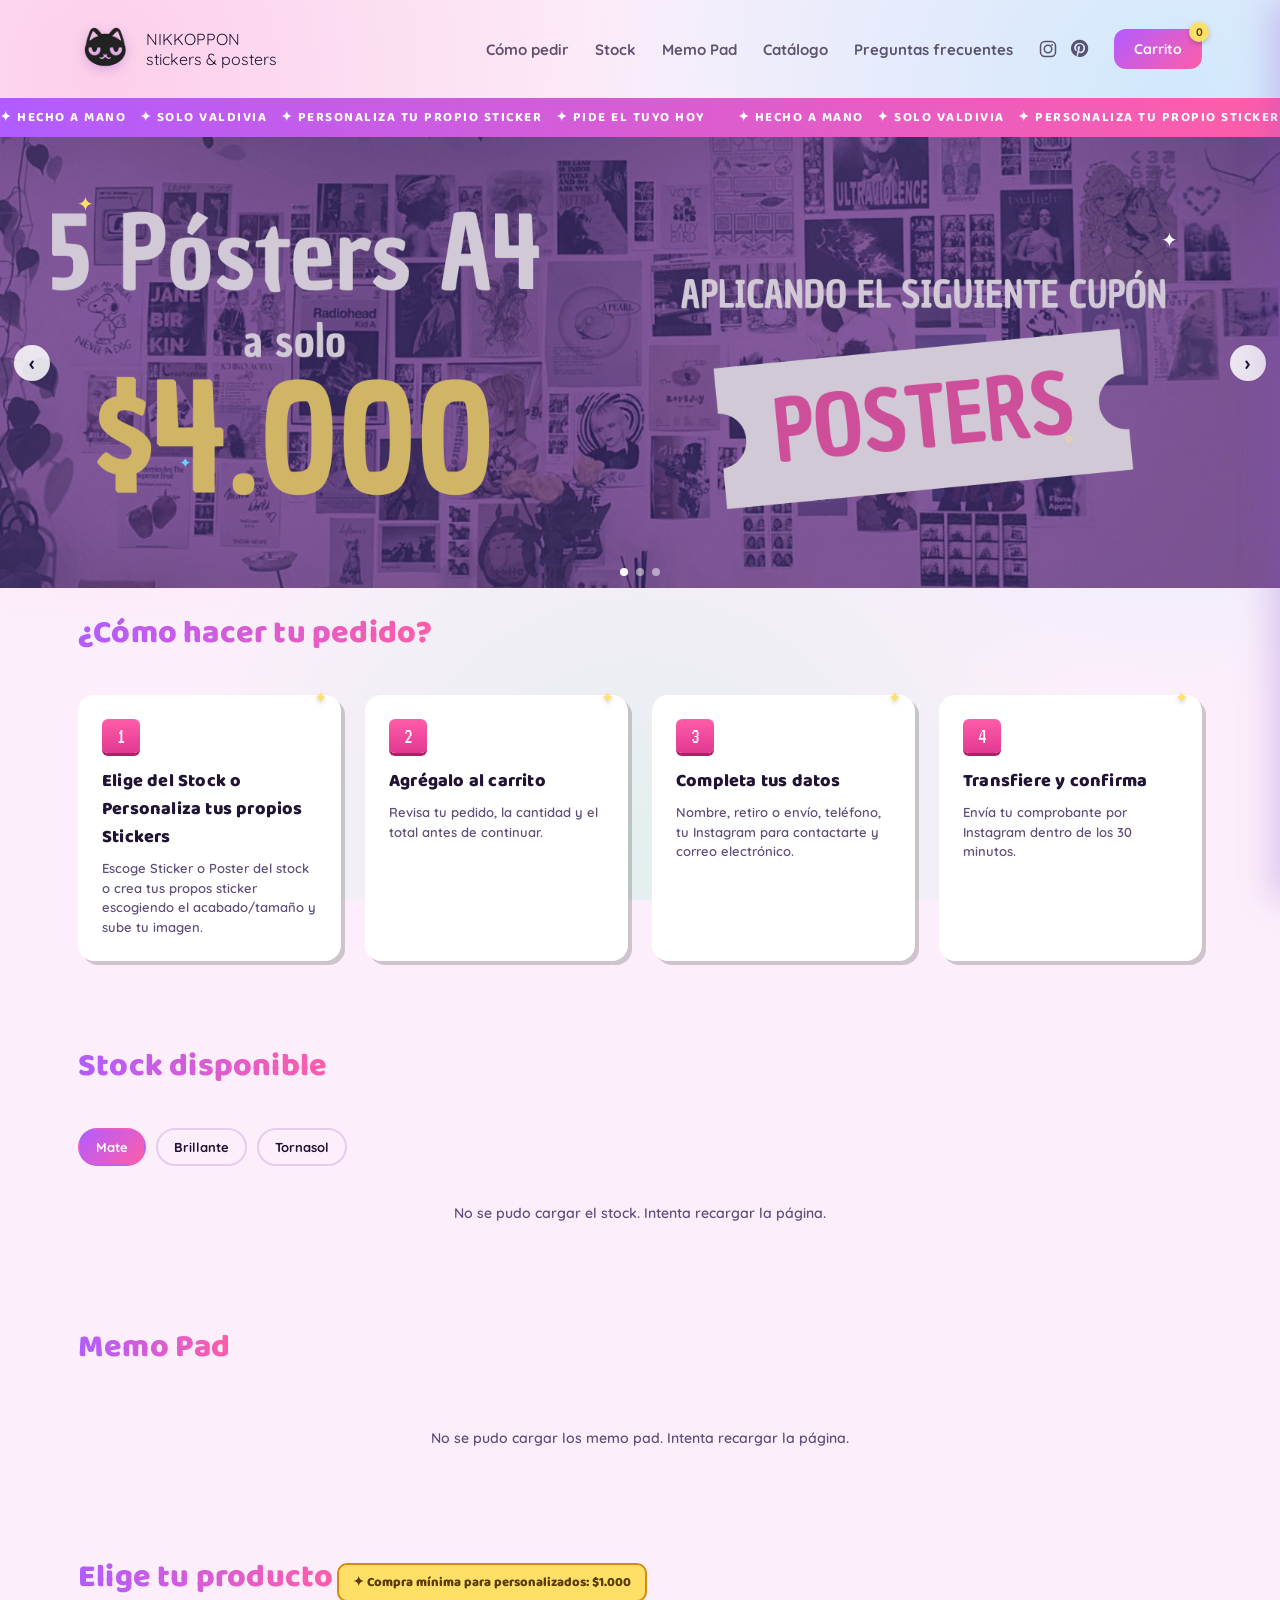
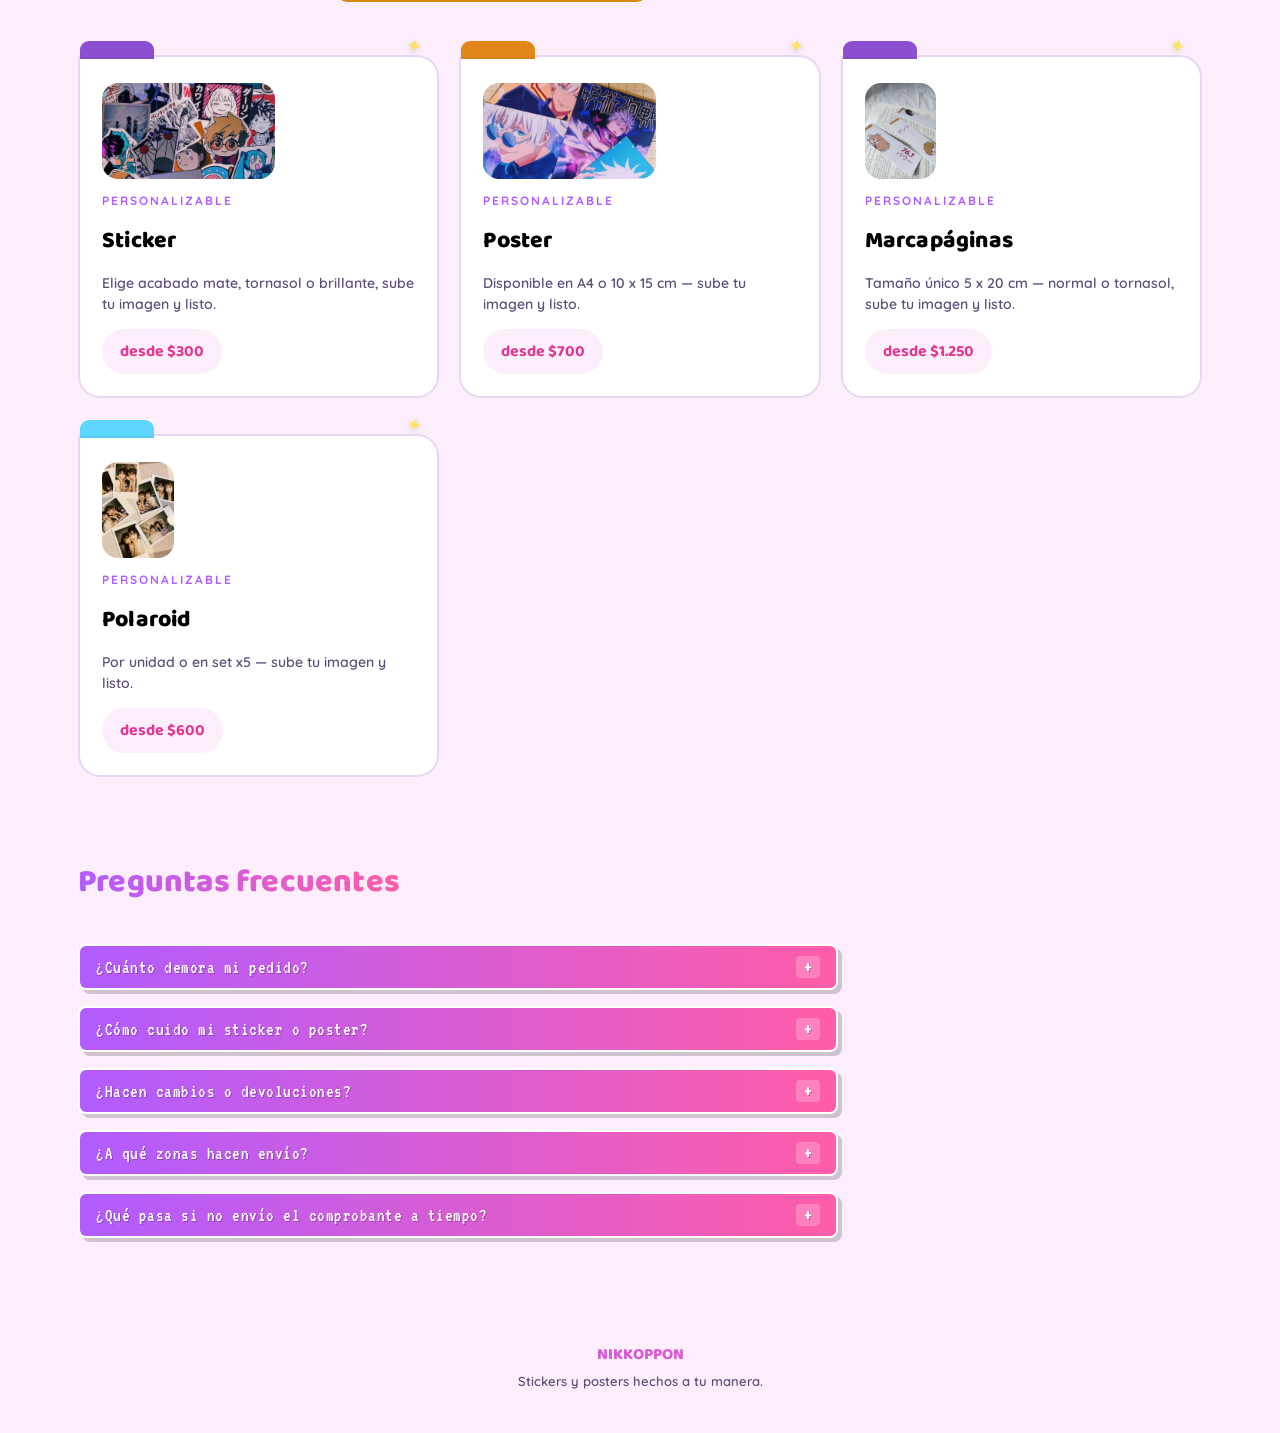
==== index.html @ d84c387c "Add cart button and fix hero slide markup" ====
<!doctype html>
<html lang="es">
<head>
<meta charset="UTF-8">
<meta name="viewport" content="width=device-width, initial-scale=1.0">
<title>NIKKOPPON — Crea tu sticker</title>
<link rel="preconnect" href="https://fonts.googleapis.com">
<link rel="preconnect" href="https://fonts.gstatic.com" crossorigin>
<link href="https://fonts.googleapis.com/css2?family=Baloo+2:wght@500;600;700;800&family=Quicksand:wght@400;500;600;700&family=VT323&display=swap" rel="stylesheet">
<link rel="stylesheet" href="style.css">
<link rel="stylesheet" href="https://cdnjs.cloudflare.com/ajax/libs/font-awesome/6.5.1/css/all.min.css">
<link rel="icon" type="image/png" href="logo-nikkoppon2.png">
</head>
<body>

<!-- ======================================================
     MODO MANTENIMIENTO
     Cambia MAINTENANCE_MODE a true para tapar todo el sitio
     con este mensaje, y a false para volver a mostrar el
     sitio normal. No hay que borrar ni renombrar nada más.

     Para que TÚ puedas seguir viendo el sitio real mientras
     está en mantenimiento, entra usando esta URL (una sola vez,
     el navegador se acuerda después):
     https://nikkoppon.vercel.app/?preview=nikkoppon2026
     (cambia "nikkoppon2026" en PREVIEW_KEY más abajo por lo que
     quieras, mientras sea difícil de adivinar).
====================================================== -->
<div id="maintenanceOverlay" style="display:none;position:fixed;inset:0;z-index:99999;align-items:center;justify-content:center;padding:24px;text-align:center;background:radial-gradient(circle at 8% 8%, rgba(255,93,168,0.22), transparent 40%),radial-gradient(circle at 92% 12%, rgba(95,214,255,0.28), transparent 42%),radial-gradient(circle at 50% 95%, rgba(155,235,201,0.25), transparent 45%),#FCEFFB;">
  <div style="background:#fff;border:3px solid #C7A4E8;border-radius:24px;padding:44px 36px;max-width:420px;width:100%;box-shadow:0 16px 32px rgba(140,79,209,0.18);">
    <img src="logo-nikkoppon.png" alt="Logo NIKKOPPON" style="width:110px;height:auto;margin-bottom:18px;filter:drop-shadow(0 6px 14px rgba(140,79,209,0.3));">
    <h1 style="font-family:'Baloo 2',sans-serif;font-weight:800;font-size:26px;margin:0 0 12px;background:linear-gradient(90deg,#B15CFF,#FF5DA8);-webkit-background-clip:text;background-clip:text;color:transparent;">¡Volvemos muy pronto!</h1>
    <p style="font-family:'Quicksand',sans-serif;font-size:15px;line-height:1.6;color:#5E4E7A;font-weight:600;margin:0 0 8px;">Estamos actualizando la tienda para traerte cosas nuevas.</p>
    <p style="font-family:'Quicksand',sans-serif;font-size:15px;line-height:1.6;color:#5E4E7A;font-weight:600;margin:0 0 8px;">Vuelve a visitarnos en un rato ✦</p>
    <a href="https://instagram.com/nikkoppon" target="_blank" rel="noopener" style="display:inline-flex;align-items:center;gap:8px;margin-top:18px;color:#8C4FD1;font-weight:700;text-decoration:none;font-family:'Quicksand',sans-serif;font-size:14px;">Mientras tanto, síguenos en Instagram →</a>
  </div>
</div>
<script>
  // ⚠️ ESTA ES LA ÚNICA LÍNEA QUE NECESITAS CAMBIAR PARA ACTIVAR/DESACTIVAR:
  // true  = el sitio se tapa con el mensaje de mantenimiento
  // false = el sitio se ve normal
  const MAINTENANCE_MODE = false;

  // ⚠️ Cambia esto por cualquier texto único y difícil de adivinar.
  // Es la "llave" que te deja ver el sitio real durante el mantenimiento.
  const PREVIEW_KEY = 'lukeyleia';

  (function(){
    const params = new URLSearchParams(location.search);
    const givenKey = params.get('preview');

    if (givenKey === PREVIEW_KEY) {
      // Se guarda en este navegador para no tener que repetir el ?preview=... cada vez
      localStorage.setItem('nikkoppon_preview_key', PREVIEW_KEY);
    }

    const hasStoredKey = localStorage.getItem('nikkoppon_preview_key') === PREVIEW_KEY;
    const isPreviewing = givenKey === PREVIEW_KEY || hasStoredKey;

    if (MAINTENANCE_MODE && !isPreviewing) {
      document.getElementById('maintenanceOverlay').style.display = 'flex';
      document.documentElement.style.overflow = 'hidden';
    }
  })();
</script>


<header class="site">
  <div class="brandmark">
    <img class="cat-logo" src="logo-nikkoppon.png" alt="Logo NIKKOPPON">
    <div class="brandtext"><div class="word">NIKKOPPON</div><div class="tag">stickers &amp; posters</div></div>
  </div>
  <div class="header-right">
    <div class="navlinks">
      <span onclick="document.getElementById('como-pedir').scrollIntoView({behavior:'smooth'})">Cómo pedir</span>
      <span onclick="document.getElementById('stock').scrollIntoView({behavior:'smooth'})">Stock</span>
      <span onclick="document.getElementById('postits').scrollIntoView({behavior:'smooth'})">Memo Pad</span>
      <span onclick="document.getElementById('catalogo').scrollIntoView({behavior:'smooth'})">Catálogo</span>
      <span onclick="document.getElementById('faq').scrollIntoView({behavior:'smooth'})">Preguntas frecuentes</span>
    </div>
    <div class="social-icons">
      <a href="https://instagram.com/nikkoppon" target="_blank" rel="noopener" class="ig-navlink" aria-label="Instagram">
        <svg width="18" height="18" viewBox="0 0 24 24" fill="none" xmlns="http://www.w3.org/2000/svg">
          <rect x="2" y="2" width="20" height="20" rx="6" stroke="currentColor" stroke-width="2"/>
          <circle cx="12" cy="12" r="5" stroke="currentColor" stroke-width="2"/>
          <circle cx="17.5" cy="6.5" r="1.2" fill="currentColor"/>
        </svg>
      </a>
      <a href="https://pin.it/5AJG8G7n1" target="_blank" rel="noopener" class="ig-navlink" aria-label="Pinterest">
        <i class="fa-brands fa-pinterest" style="font-size:18px;line-height:1;"></i>
      </a>
    </div>
    <button class="cart-btn" onclick="toggleCart(true)">
      Carrito
      <span class="cart-badge" id="cartBadge">0</span>
    </button>
  </div>
</header>

<div class="marquee">
  <div class="marquee-track">
    <span>✦ HECHO A MANO &nbsp; ✦ SOLO VALDIVIA &nbsp; ✦ PERSONALIZA TU PROPIO STICKER &nbsp; ✦ PIDE EL TUYO HOY &nbsp;</span>
    <span>✦ HECHO A MANO &nbsp; ✦ SOLO VALDIVIA &nbsp; ✦ PERSONALIZA TU PROPIO STICKER &nbsp; ✦ PIDE EL TUYO HOY &nbsp;</span>
  </div>
</div>

<section class="hero-banner" id="heroBanner">
  <div class="hero-banner-stars">
    <span class="spark s1">✦</span><span class="spark s2">✦</span><span class="spark s3">✦</span><span class="spark s4">✧</span>
  </div>

  <!--
    Carrusel del banner: cada imagen es un div ".hero-slide" con su propia
    imagen de fondo. Para agregar más fotos, copia una de estas líneas y
    cambia el nombre del archivo (debe estar subido a tu repo, igual que
    hero-banner.png). El orden de arriba hacia abajo es el orden en que
    van a rotar.
  -->
  <div class="hero-slides" id="heroSlides">
    <div class="hero-slide active" style="background-image:url('hero-banner3.png')"></div>
     <div class="hero-slide" style="background-image:url('hero-banner2.png')"></div>
       <div class="hero-slide" style="background-image:url('hero-banner.png')"></div>
  </div>

  <button type="button" class="hero-nav prev" onclick="heroSlideStep(-1)" aria-label="Foto anterior">‹</button>
  <button type="button" class="hero-nav next" onclick="heroSlideStep(1)" aria-label="Foto siguiente">›</button>
  <div class="hero-dots" id="heroDots"></div>
</section>
    </div>
  </div>
</section>

<section class="block" id="como-pedir">
  <div class="section-head">
    <h2>¿Cómo hacer tu pedido?</h2>
  </div>
  <div class="steps-grid">
    <div class="step-item">
      <div class="step-num">1</div>
      <h3>Elige del Stock o Personaliza tus propios Stickers</h3>
      <p>Escoge Sticker o Poster del stock o crea tus propos sticker escogiendo el acabado/tamaño y sube tu imagen.</p>
    </div>
    <div class="step-item">
      <div class="step-num">2</div>
      <h3>Agrégalo al carrito</h3>
      <p>Revisa tu pedido, la cantidad y el total antes de continuar.</p>
    </div>
    <div class="step-item">
      <div class="step-num">3</div>
      <h3>Completa tus datos</h3>
      <p>Nombre, retiro o envío, teléfono, tu Instagram para contactarte y correo electrónico.</p>
    </div>
    <div class="step-item">
      <div class="step-num">4</div>
      <h3>Transfiere y confirma</h3>
      <p>Envía tu comprobante por Instagram dentro de los 30 minutos.</p>
    </div>
  </div>
</section>

<section class="block" id="stock">
  <div class="section-head">
    <h2>Stock disponible</h2>
  </div>
  <div class="chip-row" id="stockFinishFilter" style="margin-bottom:18px">
    <button class="chip active" data-finish="Mate" onclick="setStockFinishFilter('Mate')">Mate</button>
    <button class="chip" data-finish="Brillante" onclick="setStockFinishFilter('Brillante')">Brillante</button>
    <button class="chip" data-finish="Tornasol" onclick="setStockFinishFilter('Tornasol')">Tornasol</button>
  </div>
  <div class="stock-grid" id="stockGrid">
    <div class="stock-loading">Cargando stock...</div>
  </div>
</section>

<section class="block" id="postits">
  <div class="section-head">
    <h2>Memo Pad</h2>
  </div>
  <div class="stock-grid" id="postitGrid">
    <div class="stock-loading">Cargando memo pad...</div>
  </div>
</section>

<section class="block" id="catalogo">
  <div class="section-head">
    <h2>Elige tu producto</h2>
    <span class="min-order-badge">✦ Compra mínima para personalizados: $1.000</span>
  </div>
  <div class="products-grid">

    <button class="product-card" onclick="openModal('sticker')">
      <div class="folder-tab" style="background:var(--lilac-deep)"></div>
      <div class="swatch-preview"><img src="sticker-cover.png" alt="Sticker"></div>
      <div class="eyebrow-label">Personalizable</div>
      <h3>Sticker</h3>
      <p class="desc">Elige acabado mate, tornasol o brillante, sube tu imagen y listo.</p>
      <div class="price-pill">
        <div class="price">desde $300</div>
      </div>
    </button>

    <button class="product-card" onclick="openModal('poster')">
      <div class="folder-tab" style="background:var(--amber-deep)"></div>
      <div class="swatch-preview"><img src="poster-cover.png" alt="Poster"></div>
      <div class="eyebrow-label">Personalizable</div>
      <h3>Poster</h3>
      <p class="desc">Disponible en A4 o 10 x 15 cm — sube tu imagen y listo.</p>
      <div class="price-pill">
        <div class="price">desde $700</div>
      </div>
    </button>

    <button class="product-card" onclick="openModal('bookmark')">
      <div class="folder-tab" style="background:var(--lilac-deep)"></div>
      <div class="swatch-preview"><img src="bookmarks.jpg" alt="Marcapáginas"></div>
      <div class="eyebrow-label">Personalizable</div>
      <h3>Marcapáginas</h3>
      <p class="desc">Tamaño único 5 x 20 cm — normal o tornasol, sube tu imagen y listo.</p>
      <div class="price-pill">
        <div class="price">desde $1.250</div>
      </div>
    </button>

    <button class="product-card" onclick="openModal('polaroid')">
      <div class="folder-tab" style="background:var(--cyberblue)"></div>
      <div class="swatch-preview"><img src="polaroid.jpg" alt="Polaroid"></div>
      <div class="eyebrow-label">Personalizable</div>
      <h3>Polaroid</h3>
      <p class="desc">Por unidad o en set x5 — sube tu imagen y listo.</p>
      <div class="price-pill">
        <div class="price">desde $600</div>
      </div>
    </button>

  </div>
</section>

<section class="block" id="faq">
  <div class="section-head">
    <h2>Preguntas frecuentes</h2>
  </div>
  <div class="faq-list">
    <details class="faq-item">
      <summary>¿Cuánto demora mi pedido?</summary>
      <p>Una vez confirmado el pago, tu pedido se prepara en 2 a 3 días hábiles. Te avisamos por Instagram cuando esté listo para retiro o envío.</p>
    </details>
    <details class="faq-item">
      <summary>¿Cómo cuido mi sticker o poster?</summary>
      <p>Evita el contacto prolongado con agua y la exposición directa al sol por muchas horas para que los colores no se destiñan con el tiempo.</p>
    </details>
    <details class="faq-item">
      <summary>¿Hacen cambios o devoluciones?</summary>
      <p>Como cada producto es personalizado con tu propia imagen, no se aceptan cambios ni devoluciones salvo error de fabricación de nuestra parte.</p>
    </details>
    <details class="faq-item">
      <summary>¿A qué zonas hacen envío?</summary>
      <p>Por ahora el envío a domicilio es solo dentro de Valdivia por un valor adicional de $1500 dependiendo de la zona.</p>
    </details>
    <details class="faq-item">
      <summary>¿Qué pasa si no envío el comprobante a tiempo?</summary>
      <p>Tienes 30 minutos desde que confirmas el pedido para enviar el comprobante de transferencia por Instagram. Pasado ese tiempo, el pedido queda sin confirmar.</p>
    </details>
  </div>
</section>

<footer class="site">
  <div class="word">NIKKOPPON</div>
  <div style="margin-top:6px">Stickers y posters hechos a tu manera.</div>
</footer>

<!-- ---------- modal de detalle de stock ---------- -->
<div class="modal-backdrop hidden" id="stockModalBackdrop">
  <div class="modal">
    <div class="modal-titlebar">
      <span class="modal-titlebar-title" id="stockModalTitle">STOCK.EXE</span>
      <div class="titlebar-controls">
        <button type="button" class="win-btn win-close" onclick="closeStockModal()">×</button>
      </div>
    </div>

    <div class="modal-body">
      <div class="modal-eyebrow">Diseño ya listo</div>
      <h2 id="stockName">Nombre del sticker</h2>
      <p class="modal-desc" id="stockAvailability">Disponibles: 0</p>

      <div class="modal-grid">
        <div class="controls">
          <div class="field">
            <div class="field-label">Acabado</div>
            <p id="stockFinish" style="margin:0;font-weight:700;">—</p>
          </div>
          <div class="field">
            <div class="field-label">Tamaño</div>
            <p id="stockSize" style="margin:0;font-weight:700;">—</p>
          </div>

          <div class="field" style="margin-bottom:0">
            <div class="field-label">Cantidad</div>
            <div class="qty-row">
              <button class="qty-btn" onclick="changeStockQty(-1)">−</button>
              <div class="qty-val" id="stockQtyVal">1</div>
              <button class="qty-btn" onclick="changeStockQty(1)">+</button>
            </div>
          </div>

          <div class="price-row">
            <div>
              <div style="font-size:12px;color:var(--ink-soft)">Total</div>
              <div class="price-val" id="stockPriceVal">$0</div>
            </div>
            <button class="add-btn" id="stockAddBtn" onclick="addStockToCart()">Agregar al carrito</button>
          </div>
        </div>

        <div class="preview-col">
          <div class="stock-gallery">
            <img id="stockGalleryImg" src="" alt="">
          </div>
          <div class="stock-gallery-dots" id="stockGalleryDots"></div>
        </div>
      </div>
    </div>
  </div>
</div>

<!-- ---------- modal de detalle de post-it ---------- -->
<div class="modal-backdrop hidden" id="postitModalBackdrop">
  <div class="modal">
    <div class="modal-titlebar">
      <span class="modal-titlebar-title">MEMOPAD.EXE</span>
      <div class="titlebar-controls">
        <button type="button" class="win-btn win-close" onclick="closePostitModal()">×</button>
      </div>
    </div>

    <div class="modal-body">
      <div class="modal-eyebrow">Memo Pad</div>
      <h2 id="postitName">Nombre del modelo</h2>
      <p class="modal-desc">Block de 8 cm² con 30 hojas de papel tradicional (hojas encoladas en la parte superior) — <b>no son notas adhesivas tipo Post-it</b>.</p>
      <p class="modal-desc" id="postitAvailability">Disponibles: 0</p>

      <div class="modal-grid">
        <div class="controls">
          <div class="field">
            <div class="field-label">Tamaño</div>
            <p id="postitSize" style="margin:0;font-weight:700;">8 cm² · 30 hojas</p>
          </div>

          <div class="field" style="margin-bottom:0">
            <div class="field-label">Cantidad</div>
            <div class="qty-row">
              <button class="qty-btn" onclick="changePostitQty(-1)">−</button>
              <div class="qty-val" id="postitQtyVal">1</div>
              <button class="qty-btn" onclick="changePostitQty(1)">+</button>
            </div>
          </div>

          <div class="price-row">
            <div>
              <div style="font-size:12px;color:var(--ink-soft)">Total</div>
              <div class="price-val" id="postitPriceVal">$0</div>
            </div>
            <button class="add-btn" id="postitAddBtn" onclick="addPostitToCart()">Agregar al carrito</button>
          </div>
        </div>

        <div class="preview-col">
          <div class="stock-gallery">
            <img id="postitGalleryImg" src="" alt="">
          </div>
          <div class="stock-gallery-dots" id="postitGalleryDots"></div>
        </div>
      </div>
    </div>
  </div>
</div>

<!-- ---------- modal de términos y condiciones ---------- -->
<div class="modal-backdrop hidden" id="termsModalBackdrop">
  <div class="modal">
    <div class="modal-titlebar">
      <span class="modal-titlebar-title">TERMINOS.EXE</span>
      <div class="titlebar-controls">
        <button type="button" class="win-btn win-close" onclick="closeTermsModal()">×</button>
      </div>
    </div>

    <div class="modal-body">
      <div class="modal-eyebrow">Antes de confirmar tu pedido</div>
      <h2>Términos y Condiciones</h2>

      <div class="terms-section">
        <h3>Tiempos de producción</h3>
        <ul>
          <li>Dependiendo del pedido, puede haber una demora de entre 2 y 4 días para realizarlo.</li>
        </ul>
      </div>

      <div class="terms-section">
        <h3>Cambios y devoluciones</h3>
        <ul>
          <li>Como cada producto se personaliza con tu propia imagen, no se aceptan cambios ni devoluciones, salvo error de fabricación de nuestra parte.</li>
        </ul>
      </div>

      <div class="terms-section">
        <h3>Contenido no permitido</h3>
        <ul>
          <li>No fabricamos stickers ni posters con contenido sexual explícito, violento o discriminatorio.</li>
          <li>Si tu pedido incluye este tipo de contenido, no se fabricará y el pedido quedará cancelado (●´⌓`●) </li>
        </ul>
      </div>

      <div class="terms-section">
        <h3>Cuidado del producto</h3>
        <ul>
          <li>Evita el contacto prolongado con agua y la exposición directa al sol por muchas horas, para que los colores no se destiñan con el tiempo.</li>
          <li>Una vez entregado el producto, su cuidado es responsabilidad del cliente (o˘◡˘o)</li>
        </ul>
      </div>

      <button class="add-btn" style="width:100%;margin-top:10px" onclick="closeTermsModal()">Entendido</button>
    </div>
  </div>
</div>

<!-- ---------- modal de personalización ---------- -->
<div class="modal-backdrop hidden" id="modalBackdrop">
  <div class="modal">
    <div class="modal-titlebar">
      <span class="modal-titlebar-title" id="modalWindowTitle">STICKER.EXE</span>
      <div class="titlebar-controls">
        <button type="button" class="win-btn win-close" onclick="closeModal()">×</button>
      </div>
    </div>

    <div class="modal-body">
      <div class="modal-eyebrow" id="modalEyebrow">Brillo holográfico</div>
      <h2 id="modalTitle">Tornasol</h2>
      <p class="modal-desc" id="modalDesc">Cambia de color según la luz.</p>

      <div class="modal-grid">
        <div class="controls">

          <div class="field" id="materialField">
            <div class="field-label">Acabado</div>
            <div class="chip-row" id="materialRow"></div>
          </div>

          <div class="field" id="sizeField">
            <div class="field-label">Tamaño</div>
            <div class="chip-row" id="sizeRow"></div>
          </div>

          <div class="field" id="orientationField" style="display:none">
            <div class="field-label">Orientación</div>
            <div class="chip-row">
              <button class="chip active" data-orient="vertical" onclick="setOrientation('vertical')">Vertical</button>
              <button class="chip" data-orient="horizontal" onclick="setOrientation('horizontal')">Horizontal</button>
            </div>
          </div>

          <div class="field">
            <input type="file" id="fileInput" accept="image/*" hidden>
            <div class="res-warning" id="resWarning" style="display:none">⚠ Esta imagen es de baja resolución para el tamaño elegido — podría verse borrosa al imprimir. Si tienes una versión más grande, te recomendamos usarla.</div>
            <p class="upload-note">Aceptamos imágenes en PNG, JPG o WEBP 💛 Procura que sea de buena calidad. Mientras mejor se vea tu imagen, mejor va a quedar tu sticker o poster (•◡•)</p>
          </div>

          <div class="field" id="cropControlsField" style="display:none">
            <div class="field-label">Ajustar recorte</div>
            <div class="crop-controls">
              <button type="button" class="crop-btn" onclick="rotateCropImage()">⟳ Rotar</button>
              <button type="button" class="zoom-btn" onclick="stepZoom(-10)">−</button>
              <input type="range" id="cropZoom" min="100" max="300" value="100" oninput="onZoomChange(this.value)">
              <button type="button" class="zoom-btn" onclick="stepZoom(10)">+</button>
            </div>
            <div class="hint">Arrastra la imagen dentro del marco para acomodarla.</div>
          </div>

          <div class="field">
            <div class="field-label">Observaciones <span style="font-weight:400;color:var(--ink-soft)">(opcional)</span></div>
            <textarea class="notes" id="notesInput" placeholder="Ej: recortar dejando un borde blanco, centrar el logo, etc."></textarea>
          </div>

          <div class="field" style="margin-bottom:0">
            <div class="field-label">Cantidad</div>
            <div class="qty-row">
              <button class="qty-btn" onclick="changeQty(-1)">−</button>
              <div class="qty-val" id="qtyVal">1</div>
              <button class="qty-btn" onclick="changeQty(1)">+</button>
            </div>
          </div>

          <div class="price-row">
            <div>
              <div style="font-size:12px;color:var(--ink-soft)">Total</div>
              <div class="price-val" id="priceVal">$2.500</div>
            </div>
            <button class="add-btn" onclick="addToCart()">Agregar al carrito</button>
          </div>
        </div>

        <div class="preview-col">
          <div class="stage" id="stage"></div>
          <button type="button" class="change-image-btn" id="changeImageBtn" style="display:none" onclick="document.getElementById('fileInput').click()">✎ Cambiar imagen</button>
          <div class="polaroid-slots" id="polaroidSlots" style="display:none"></div>
          <div class="preview-tag" id="previewTag"></div>

          <div class="polaroid-set-grid" id="polaroidSetGrid" style="display:none">
            <div class="polaroid-set-hint">Sube tus 5 fotos (una distinta para cada polaroid del set)</div>
            <div class="polaroid-set-slots" id="polaroidSetSlots"></div>
          </div>
        </div>
      </div>
    </div>
  </div>
</div>

<!-- ---------- carrito (boleta) ---------- -->
<div class="cart-backdrop" id="cartBackdrop" onclick="toggleCart(false)"></div>
<div class="cart-drawer" id="cartDrawer">
  <div class="cart-head">
    <button class="win-btn win-close cart-close" onclick="toggleCart(false)">×</button>
    <div class="receipt-brand">✦ NIKKOPPON ✦</div>
    <div class="receipt-sub">BOLETA DE PEDIDO</div>
    <div class="receipt-meta">
      <span id="receiptNumber">N° 0001</span>
      <span id="receiptDate">--/--/----</span>
    </div>
  </div>
  <div class="tear-line"></div>

  <!-- Vista 1: carrito -->
  <div id="cartView" class="cart-view">
    <div class="cart-items" id="cartItems">
      <div class="cart-empty">Todavía no agregaste ningún producto.</div>
    </div>
    <div class="tear-line"></div>
    <div class="cart-foot">
      <div class="promo-applied" id="promoApplied" style="display:none"></div>
      <div class="discount-row" id="discountForm">
        <input type="text" id="discountInput" class="discount-input" placeholder="Código de cupón" oninput="this.value = this.value.toUpperCase()">
        <button type="button" class="discount-btn" onclick="applyDiscountCode()">Aplicar</button>
      </div>
      <p class="discount-error" id="discountError" style="display:none"></p>
      <div class="discount-applied" id="discountApplied" style="display:none">
        <span>✦ Cupón <b id="discountAppliedCode"></b> aplicado (<span id="discountAppliedDetail"></span>)</span>
        <button type="button" class="discount-remove" onclick="removeDiscountCode()">Quitar</button>
      </div>
      <label class="terms-check">
        <input type="checkbox" id="termsCheck">
        <span>Estoy de acuerdo con los <a href="#" class="terms-link" onclick="openTermsModal(); return false;">Términos y Condiciones</a>.</span>
      </label>
      <div class="cart-total-row" id="promoTotalRow" style="display:none">
        <span class="label">Promoción</span>
        <span class="val small" id="promoAmountVal">-$0</span>
      </div>
      <div class="cart-total-row" id="discountTotalRow" style="display:none">
        <span class="label">Cupón</span>
        <span class="val small" id="discountAmountVal">-$0</span>
      </div>
      <div class="cart-total-row">
        <span class="label">TOTAL</span>
        <span class="val" id="cartTotal">$0</span>
      </div>
      <button class="add-btn" style="width:100%" onclick="goToCheckout()">Continuar con el pago</button>
      <p class="min-order-note" id="minOrderNote">Compra mínima para personalizados: $1.000</p>
    </div>
  </div>

  <!-- Vista 2: datos del cliente + pago -->
  <div id="checkoutView" class="cart-view" style="display:none">
    <div class="cart-items">
      <div class="field">
        <div class="field-label"><span class="num">1</span>Nombre y apellido</div>
        <input type="text" id="custName" class="text-input" placeholder="¿A nombre de quién va el pedido?">
      </div>

      <div class="field">
        <div class="field-label"><span class="num">2</span>Retiro o envío</div>
        <div class="chip-row">
          <button class="chip active" data-delivery="retiro" onclick="setDelivery('retiro')">Retiro en Valdivia</button>
          <button class="chip" data-delivery="envio" onclick="setDelivery('envio')">Envío a domicilio</button>
        </div>
        <div class="hint" id="deliveryHint"></div>
      </div>

      <div class="field" id="addressField" style="display:none">
        <div class="field-label"><span class="num">·</span>Dirección en Valdivia</div>El punto de entrega es el Unimarc de Francia (Av. Francia 2651, 5090444 Valdivia, Los Ríos).
        <input type="text" id="custAddress" class="text-input" placeholder="Calle, número, sector">
        <div class="hint">Por ahora solo hacemos envíos dentro de Valdivia.</div>
      </div>

      <div class="field">
        <div class="field-label"><span class="num">3</span>Teléfono de contacto</div>
        <div class="prefixed-input">
          <span class="input-prefix">+56</span>
          <input type="tel" id="custPhone" class="text-input" placeholder="9 1234 5678">
        </div>
      </div>

      <div class="field">
        <div class="field-label"><span class="num">4</span>Tu Instagram</div>
        <div class="prefixed-input">
          <span class="input-prefix">@</span>
          <input type="text" id="custInstagram" class="text-input" placeholder="tu_usuario">
        </div>
        <div class="hint">Para contactarte y confirmar el pago.</div>
      </div>

      <div class="field" style="margin-bottom:0">
        <div class="field-label"><span class="num">5</span>Tu email</div>
        <input type="email" id="custEmail" class="text-input" placeholder="Para confirmar tu pedido" required>
      </div>
      <p class="privacy-note">Tus datos se usan solo para preparar y coordinar este pedido — no se comparten con terceros.</p>
    </div>
    <div class="tear-line"></div>
    <div class="cart-foot">
      <div class="cart-total-row" id="deliveryFeeRow" style="display:none">
        <span class="label">Envío a domicilio</span>
        <span class="val small" id="deliveryFeeVal">$0</span>
      </div>
      <div class="cart-total-row">
        <span class="label">TOTAL A TRANSFERIR</span>
        <span class="val" id="checkoutTotal">$0</span>
      </div>
      <button class="add-btn" style="width:100%;margin-bottom:10px" id="confirmOrderBtn" onclick="confirmOrder()">Confirmar pedido</button>
      <button class="transfer-toggle" onclick="backToCart()">Volver al carrito</button>
    </div>
  </div>

  <!-- Vista 3: confirmación -->
  <div id="confirmationView" class="cart-view" style="display:none">
    <div class="cart-items">
      <div class="confirmation-box">
        <div class="confirmation-emoji">✦</div>
        <h3>¡Pedido enviado!</h3>
        <p>Ya registramos tu pedido <b id="confirmOrderNumber">N° 0000</b>. Ahora transfiere el total y envía tu comprobante por Instagram para confirmarlo.</p>
        <div class="countdown-box">
          <div class="countdown-label">Tienes 30 minutos para enviar tu comprobante</div>
          <div class="countdown-timer" id="countdownTimer">30:00</div>
          <div class="countdown-note">Pasado ese tiempo, el pedido se cancela automáticamente.</div>
        </div>
        <div class="transfer-box open" style="text-align:left">
          <div class="note">Datos para la transferencia. Recuerda realizar el pago para Confirmar tu pedido. Envia el comprobante con tu numero de Pedido! ╰(´︶`)╯♡.</div>
          <div class="row"><span>Titular</span><span>Nicole Navarro Amaro</span></div>
          <div class="row"><span>RUT</span><span>20119863-1</span></div>
          <div class="row"><span>Banco</span><span>Banco Estado</span></div>
          <div class="row"><span>Tipo de cuenta</span><span>CuentaRUT</span></div>
          <div class="row"><span>N° de cuenta</span><span>20119863</span></div>
          <div class="row"><span>Email</span><span>consuelon00@gmail.com</span></div>
        </div>
        <button class="add-btn" style="width:100%;margin-bottom:10px" onclick="openInstagramForProof()">Enviar comprobante por Instagram</button>
        <button class="transfer-toggle" style="width:100%;margin-bottom:10px" onclick="startNewPurchase()">✦ Hacer una nueva compra</button>
        <button class="transfer-toggle" onclick="closeConfirmation()">Cerrar</button>
      </div>
    </div>
  </div>
</div>

<div id="sparkleLayer"></div>

<button class="floating-cart-btn" id="floatingCartBtn" onclick="toggleCart(true)" style="display:none">
   <i class="fa-solid fa-cart-shopping"></i>
  <span class="floating-cart-count" id="floatingCartCount">0</span>
</button>

<script src="script.js"></script>
</body>
</html>
---- style.css ----
:root{
  --cream:#FCEFFB;
  --paper:#FFFFFF;
  --ink:#211334;
  --ink-soft:#5E4E7A;
  --lilac:#C7A4E8;
  --lilac-deep:#8C4FD1;
  --blush:#FFB3D1;
  --mint:#9BEBC9;
  --mint-deep:#39A97F;
  --butter:#FFE066;
  --amber-deep:#E2861A;
  --hotpink:#FF5DA8;
  --hotpink-deep:#E13892;
  --cyberblue:#5FD6FF;
  --grape:#B15CFF;
  --line: rgba(140,79,209,0.22);
}
*{box-sizing:border-box;}
html,body{margin:0;padding:0;}
body{
  background:
    radial-gradient(circle at 8% 8%, rgba(255,93,168,0.22), transparent 40%),
    radial-gradient(circle at 92% 12%, rgba(95,214,255,0.28), transparent 42%),
    radial-gradient(circle at 50% 95%, rgba(155,235,201,0.25), transparent 45%),
    var(--cream);
  background-attachment:fixed;
  color:var(--ink);
  font-family:'Quicksand',sans-serif;
  -webkit-font-smoothing:antialiased;
}
h1,h2,h3,.display{
  font-family:'Baloo 2', 'Quicksand', sans-serif;
  font-weight:800;
  letter-spacing:0.2px;
}
a{color:inherit;}
button{font-family:inherit;}
.wrap{max-width:1180px;margin:0 auto;padding:0 28px;}

/* ---------- marquee ---------- */
.marquee{overflow:hidden;background:linear-gradient(90deg, var(--grape), var(--hotpink));padding:9px 0;}
.marquee-track{display:flex;width:max-content;animation:marquee 16s linear infinite;}
.marquee-track span{white-space:nowrap;padding-right:24px;font-family:'Baloo 2';font-weight:700;color:#fff;font-size:13px;letter-spacing:1.5px;text-transform:uppercase;}
@keyframes marquee{to{transform:translateX(-50%);}}

/* ---------- header ---------- */
header.site{
  display:flex;align-items:center;justify-content:space-between;
  padding:22px 28px;max-width:1180px;margin:0 auto;
}
.brandmark{display:flex;align-items:center;gap:14px;}
.cat-logo{width:54px;height:54px;object-fit:contain;flex:none;filter:drop-shadow(0 3px 6px rgba(140,79,209,0.35));}
nav.brandtext{line-height:1;}
nav.brandtext .word{
  font-family:'Baloo 2';font-weight:800;font-size:23px;letter-spacing:1px;
  background:linear-gradient(90deg, var(--grape), var(--hotpink));
  -webkit-background-clip:text;background-clip:text;color:transparent;
}
nav.brandtext .tag{font-size:11px;color:var(--ink-soft);letter-spacing:2px;text-transform:uppercase;}
.header-right{display:flex;align-items:center;gap:26px;}
.navlinks{display:flex;gap:26px;font-size:15px;font-weight:700;}
.navlinks span{cursor:pointer;opacity:0.7;}
.navlinks span:hover{opacity:1;}
@media(max-width:720px){.navlinks{display:none;}}

.cart-btn{
  position:relative;display:flex;align-items:center;gap:8px;
  background:linear-gradient(135deg, var(--grape), var(--hotpink));color:#fff;
  border:none;border-radius:12px;
  padding:11px 20px;font-weight:700;font-size:14px;cursor:pointer;
  transition:opacity .12s;
}
.cart-btn:hover{opacity:0.9;}
.cart-badge{
  position:absolute;top:-7px;right:-7px;background:var(--butter);color:#5C3B00;
  font-size:11px;font-weight:800;border-radius:50%;width:20px;height:20px;
  display:flex;align-items:center;justify-content:center;box-shadow:0 2px 5px rgba(0,0,0,0.2);
}

/* ---------- hero banner ---------- */
.hero-banner{
  position:relative;overflow:hidden;width:100%;
  aspect-ratio:851/300;
  margin-bottom:10px;cursor:default;
}
.hero-banner::before{
  content:'';position:absolute;inset:0;z-index:2;pointer-events:none;
  background:rgba(45,15,70,0.22);
}
.hero-slides{position:absolute;inset:0;}
.hero-slide{
  position:absolute;inset:0;background-position:center;background-size:cover;background-repeat:no-repeat;
  opacity:0;transition:opacity .8s ease;
}
.hero-slide.active{opacity:1;}
.hero-nav{
  position:absolute;top:50%;transform:translateY(-50%);z-index:3;
  width:36px;height:36px;border-radius:50%;border:none;
  background:rgba(255,255,255,0.85);color:var(--ink);font-size:20px;font-weight:800;line-height:1;
  cursor:pointer;display:none;align-items:center;justify-content:center;
  transition:background .15s;
}
.hero-nav:hover{background:#fff;}
.hero-nav.prev{left:14px;}
.hero-nav.next{right:14px;}
.hero-banner.has-multiple .hero-nav{display:flex;}
.hero-dots{position:absolute;bottom:12px;left:50%;transform:translateX(-50%);z-index:3;display:none;gap:8px;}
.hero-banner.has-multiple .hero-dots{display:flex;}
.hero-dots .dot{width:8px;height:8px;border-radius:50%;background:rgba(255,255,255,0.5);border:none;cursor:pointer;padding:0;}
.hero-dots .dot.active{background:#fff;}
.hero-banner-stars{position:absolute;inset:0;pointer-events:none;z-index:2;}
.hero-banner .spark{position:absolute;font-size:20px;animation:floaty 3s ease-in-out infinite;}
.hero-banner .spark.s1{top:12%;left:6%;color:#FFE066;}
.hero-banner .spark.s2{top:70%;left:14%;color:#5FD6FF;animation-delay:.4s;font-size:15px;}
.hero-banner .spark.s3{top:20%;right:8%;color:#fff;animation-delay:.8s;}
.hero-banner .spark.s4{top:65%;right:16%;color:#FFE066;animation-delay:1.2s;font-size:14px;}
@keyframes floaty{0%,100%{transform:translateY(0) rotate(0deg);}50%{transform:translateY(-8px) rotate(10deg);}}

.hero-banner-inner{
  position:absolute;inset:0;z-index:2;
  display:flex;align-items:center;
  padding:0 28px;max-width:1180px;margin:0 auto;
}
@media(max-width:820px){.hero-banner-inner{text-align:center;justify-content:center;}}

.hero-copy{max-width:560px;}

.eyebrow{
  display:inline-flex;align-items:center;gap:8px;
  background:rgba(255,255,255,0.18);backdrop-filter:blur(4px);
  color:#fff;font-weight:700;font-size:13px;padding:7px 16px;border-radius:20px;
  margin-bottom:18px;border:1px solid rgba(255,255,255,0.35);
}
h1.hero-title{
  font-size:54px;line-height:1.05;margin:0 0 18px;color:#fff;
  text-shadow:3px 4px 0 rgba(91,42,148,0.35);
}
h1.hero-title em{font-style:normal;color:#FFE066;}
.hero-banner p{font-size:17px;color:rgba(255,255,255,0.92);max-width:440px;margin:0 0 26px;line-height:1.55;font-weight:600;}
@media(max-width:820px){.hero-banner p{margin-left:auto;margin-right:auto;}}

#sparkleLayer{position:fixed;inset:0;pointer-events:none;z-index:9999;}
.cursor-sparkle{position:absolute;pointer-events:none;transform:translate(-50%,-50%);animation:sparkle-pop .7s ease-out forwards;}
@keyframes sparkle-pop{
  0%{opacity:1;transform:translate(-50%,-50%) scale(0.3) rotate(0deg);}
  50%{opacity:1;}
  100%{opacity:0;transform:translate(-50%,-85%) scale(1.3) rotate(90deg);}
}
.btn-primary{
  display:inline-flex;align-items:center;gap:8px;position:relative;
  background:linear-gradient(180deg, var(--hotpink), var(--hotpink-deep));color:#fff;
  font-family:'Baloo 2';font-weight:700;font-size:16px;
  padding:15px 28px;border-radius:40px;border:none;cursor:pointer;text-decoration:none;
  box-shadow:0 5px 0 #B02066, 0 14px 24px rgba(225,56,146,0.35);
  transition:transform .12s, box-shadow .12s;
}
.btn-primary:hover{transform:translateY(-2px);}
.btn-primary:active{transform:translateY(3px);box-shadow:0 1px 0 #B02066;}

/* ---------- section shell ---------- */
section.block{padding:10px 28px 70px;max-width:1180px;margin:0 auto;}
.section-head{margin-bottom:36px;}
.section-head h2{
  font-size:32px;margin:0;
  background:linear-gradient(90deg, var(--grape), var(--hotpink));
  -webkit-background-clip:text;background-clip:text;color:transparent;
  display:inline-block;
}
.min-order-badge{
  display:inline-flex;align-items:center;gap:6px;margin-top:16px;
  background:var(--butter);color:#5C3B00;
  font-family:'Baloo 2';font-weight:800;font-size:13px;
  padding:7px 14px;border-radius:10px;
  border:2px solid #D68A0F;
}

/* ---------- product cards ---------- */
.products-grid{display:grid;grid-template-columns:repeat(3,minmax(0,1fr));gap:20px;}
.products-grid.posters{grid-template-columns:repeat(2,minmax(0,1fr));max-width:760px;}
@media(max-width:820px){.products-grid{grid-template-columns:1fr;}.products-grid.posters{grid-template-columns:1fr;}}

.product-card{
  background:var(--paper);border-radius:4px 22px 22px 22px;padding:26px 22px 22px;
  display:flex;flex-direction:column;gap:14px;border:2px solid var(--line);
  cursor:pointer;transition:transform .18s, box-shadow .18s;text-align:left;
  position:relative;margin-top:16px;
}
.product-card::after{
  content:'✦';position:absolute;top:-24px;right:14px;font-size:20px;color:var(--butter);
  filter:drop-shadow(0 2px 3px rgba(0,0,0,0.15));transform:rotate(12deg);
}
.product-card:hover{transform:translateY(-5px) rotate(-1deg);box-shadow:0 18px 32px rgba(177,92,255,0.25);}
.product-card .folder-tab{
  position:absolute;top:-16px;left:0;width:74px;height:18px;
  border-radius:9px 9px 0 0;box-shadow:0 -2px 0 rgba(0,0,0,0.05) inset;
}
.product-card .swatch-preview{height:96px;border-radius:16px;overflow:hidden;position:relative;background:var(--lilac);}
.product-card .swatch-preview img{width:100%;height:100%;object-fit:cover;display:block;}
.product-card .eyebrow-label{font-size:12px;letter-spacing:2px;text-transform:uppercase;color:var(--grape);font-weight:800;}
.product-card h3{margin:0;font-size:23px;}
.product-card p.desc{color:var(--ink-soft);font-size:14px;line-height:1.5;margin:0;flex:1;font-weight:600;}
.product-card .price-pill{display:flex;align-items:center;background:var(--cream);border-radius:30px;padding:10px 18px;}
.product-card .price-pill .price{font-family:'Baloo 2';font-weight:700;font-size:16px;color:var(--hotpink-deep);white-space:nowrap;overflow:hidden;text-overflow:ellipsis;}
.product-card .price-pill .price small{font-family:'Quicksand';font-weight:700;font-size:11px;color:var(--ink-soft);display:block;white-space:nowrap;overflow:hidden;text-overflow:ellipsis;}

@property --ang{syntax:'<angle>';inherits:false;initial-value:0deg;}
.swatch-tornasol{background:conic-gradient(from var(--ang), #ff9ec4, #ffe28a, #9be8b4, #9ecbff, #d29eff, #ff9ec4);animation:spin 5s linear infinite;}
@keyframes spin{to{--ang:360deg;}}
.swatch-mate{background:radial-gradient(circle at 20% 30%, rgba(0,0,0,0.06) 0 2px, transparent 3px),radial-gradient(circle at 60% 70%, rgba(0,0,0,0.05) 0 2px, transparent 3px),radial-gradient(circle at 80% 20%, rgba(0,0,0,0.05) 0 2px, transparent 3px),radial-gradient(circle at 40% 85%, rgba(0,0,0,0.06) 0 2px, transparent 3px),var(--mint);background-size:18px 18px, 22px 22px, 16px 16px, 24px 24px, 100% 100%;}
.swatch-brillante{background:linear-gradient(120deg, var(--amber-deep), var(--butter));position:relative;}
.swatch-brillante::after{content:'';position:absolute;top:0;left:-60%;width:40%;height:100%;background:linear-gradient(100deg, transparent, rgba(255,255,255,0.8), transparent);animation:shine 2.6s ease-in-out infinite;}
@keyframes shine{0%{left:-60%;}100%{left:140%;}}
.swatch-posterA{background:linear-gradient(135deg, var(--lilac), var(--blush));}
.swatch-posterB{background:linear-gradient(135deg, var(--amber-deep), var(--butter));}

/* ---------- modal (ventana retro) ---------- */
.modal-backdrop{position:fixed;inset:0;background:rgba(33,19,52,0.6);display:flex;align-items:center;justify-content:center;padding:20px;z-index:70;}
.modal-backdrop.hidden{display:none;}
.modal{
  background:var(--paper);border-radius:8px;max-width:820px;width:100%;max-height:92vh;
  position:relative;border:2px solid #fff;
  box-shadow:4px 4px 0 rgba(0,0,0,0.28), 0 0 0 1px rgba(33,19,52,0.35);
  display:flex;flex-direction:column;overflow:hidden;
}
.modal-titlebar{
  flex:none;display:flex;align-items:center;justify-content:space-between;
  padding:7px 8px 7px 14px;
  background:linear-gradient(90deg, var(--grape), var(--hotpink));
  border-bottom:2px solid rgba(0,0,0,0.2);
}
.modal-titlebar-title{
  color:#fff;font-family:'VT323';font-size:20px;letter-spacing:1.5px;
  text-shadow:1px 1px 0 rgba(0,0,0,0.3);
}
.titlebar-controls{display:flex;gap:4px;}
.win-btn{
  width:34px;height:30px;border-radius:5px;border:none;
  background:linear-gradient(180deg,#ffffff,#dcdce4);
  box-shadow:inset -1px -1px 0 rgba(0,0,0,0.35), inset 1px 1px 0 #fff;
  color:#3a2a5c;font-size:18px;font-weight:800;line-height:1;
  display:flex;align-items:center;justify-content:center;cursor:pointer;flex:none;
  font-family:'Quicksand';
}
.win-btn:active{box-shadow:inset 1px 1px 0 rgba(0,0,0,0.35), inset -1px -1px 0 #fff;}
.win-btn.win-close:hover{background:linear-gradient(180deg,#ff93b8,#E13892);color:#fff;}
.modal-close{
  width:30px;height:30px;border-radius:50%;border:none;
  background:linear-gradient(135deg, var(--grape), var(--hotpink));color:#fff;
  font-size:17px;line-height:1;cursor:pointer;
  display:flex;align-items:center;justify-content:center;flex:none;
  box-shadow:0 3px 0 var(--hotpink-deep);
}
.modal-body{flex:1;overflow-y:auto;padding:28px 32px;}
.modal-eyebrow{font-size:12px;letter-spacing:2px;text-transform:uppercase;color:var(--grape);font-weight:800;}
.modal h2{font-size:28px;margin:4px 0 8px;}
.modal p.modal-desc{color:var(--ink-soft);font-size:14px;margin:0 0 20px;max-width:560px;font-weight:600;}
.modal p.modal-desc b{color:var(--grape);}
.modal-grid{display:grid;grid-template-columns:1fr 1fr;gap:36px;align-items:start;}
@media(max-width:720px){.modal-grid{grid-template-columns:1fr;}}

.field{margin-bottom:22px;}
.field-label{font-weight:700;font-size:14px;margin-bottom:10px;display:flex;align-items:center;gap:8px;}
.field-label .num{display:inline-flex;align-items:center;justify-content:center;width:21px;height:21px;border-radius:50%;background:linear-gradient(135deg, var(--grape), var(--hotpink));color:#fff;font-size:11px;font-weight:800;}

.chip-row{display:flex;gap:10px;flex-wrap:wrap;}
.chip{
  padding:9px 16px;border-radius:20px;border:2px solid var(--line);font-weight:700;font-size:13px;
  cursor:pointer;background:transparent;color:var(--ink);transition:transform .1s;position:relative;overflow:hidden;
  font-family:inherit;line-height:normal;box-sizing:border-box;white-space:nowrap;
  display:inline-flex;align-items:center;justify-content:center;
}
.chip.active{background:linear-gradient(135deg, var(--grape), var(--hotpink));color:#fff;border-color:transparent;}
.chip:hover{transform:translateY(-1px);}

.chip[data-material="tornasol"].active{
  background:linear-gradient(90deg, #ff9ec4, #ffe28a, #9be8b4, #9ecbff, #d29eff, #ff9ec4);
  background-size:250% 100%;
  animation:holo-slide 4s linear infinite;
  color:#3a2a5c;text-shadow:0 1px 2px rgba(255,255,255,0.6);
}
@keyframes holo-slide{
  0%{background-position:0% 50%;}
  100%{background-position:250% 50%;}
}
.chip[data-material="brillante"].active{
  background:linear-gradient(90deg, var(--amber-deep), var(--butter));
  color:#5C3B00;
  border-radius:20px;
}
.chip[data-material="brillante"].active::after{
  content:'';position:absolute;inset:0;border-radius:20px;
  background:linear-gradient(100deg, transparent 30%, rgba(255,255,255,0.8) 50%, transparent 70%);
  background-size:250% 100%;
  animation:shine-slide 2.6s ease-in-out infinite;
}
@keyframes shine-slide{
  0%{background-position:150% 0;}
  100%{background-position:-50% 0;}
}

textarea.notes{
  width:100%;border-radius:16px;border:2px solid var(--line);padding:12px 14px;
  font-family:'Quicksand';font-size:14px;resize:vertical;min-height:64px;background:var(--cream);
}
textarea.notes:focus{outline:none;border-color:var(--grape);}

.qty-row{display:flex;align-items:center;gap:14px;}
.qty-btn{width:36px;height:36px;border-radius:50%;border:2px solid var(--line);background:var(--paper);font-size:18px;font-weight:700;cursor:pointer;color:var(--grape);}
.qty-btn:hover{background:var(--cream);}
.qty-val{font-weight:700;font-size:16px;min-width:20px;text-align:center;}

.price-row{display:flex;align-items:center;justify-content:space-between;margin-top:10px;padding-top:20px;border-top:2px dashed var(--line);}
.price-val{font-family:'VT323', 'Baloo 2';font-size:30px;color:var(--hotpink-deep);letter-spacing:1px;}
.add-btn{font-family:'Baloo 2';font-weight:700;font-size:15px;background:linear-gradient(180deg, var(--grape), #7A2FC4);color:#fff;border:none;border-radius:30px;padding:14px 26px;cursor:pointer;box-shadow:0 5px 0 #5E1FA0, 0 12px 20px rgba(140,79,209,0.35);transition:transform .12s,box-shadow .12s;}
.add-btn:disabled{background:var(--blush);color:#7A3050;box-shadow:none;cursor:not-allowed;transform:none;}
.add-btn:hover{transform:translateY(-2px);}
.add-btn:active{transform:translateY(3px);box-shadow:0 1px 0 #5E1FA0;}

.preview-col{display:flex;flex-direction:column;align-items:center;justify-content:flex-start;background:var(--cream);border-radius:24px;padding:22px;}
.stage{position:relative;width:100%;max-width:240px;display:flex;align-items:center;justify-content:center;}
.sticker-stage{
  position:relative;display:inline-flex;align-items:center;justify-content:center;
  width:200px;height:200px;background:var(--paper);
  border:3px dashed var(--grape);border-radius:20px;
  cursor:pointer;transition:background .15s, border-color .15s;
}
.sticker-stage:hover{background:var(--cream);}
.sticker-stage.dragging{background:var(--blush);border-color:var(--hotpink-deep);}
.sticker-stage.has-image{width:auto;height:auto;background:transparent;border:none;cursor:default;}
.sticker-stage img.artwork{display:none;width:auto;height:auto;max-width:220px;max-height:220px;border-radius:16px;box-shadow:0 10px 20px rgba(140,79,209,0.25);object-fit:contain;}
.sticker-stage.has-image img.artwork{display:block;}
.sticker-stage .overlay{border-radius:16px;display:none;}
.sticker-stage.has-image .overlay{display:block;}
.poster-die{position:relative;background:#fff;box-shadow:0 14px 24px rgba(140,79,209,0.28);padding:10px;border-radius:6px;margin:0 auto;height:240px;width:auto;}
.poster-inner{position:relative;width:100%;height:100%;overflow:hidden;background:var(--lilac);}

/* ---------- recortador interactivo de poster ---------- */
.crop-frame{
  position:relative;overflow:hidden;background:var(--lilac);
  box-shadow:0 0 0 8px #fff, 0 14px 24px rgba(140,79,209,0.28);
  cursor:grab;touch-action:none;margin:0 auto;
  transition:background .15s;
}
.crop-frame.is-empty{
  cursor:pointer;background:var(--paper);
  box-shadow:none;border:3px dashed var(--grape);
}
.crop-frame.is-empty:hover{background:var(--cream);}
.crop-frame.dragging{background:var(--blush);border-color:var(--hotpink-deep);}
.crop-frame:not(.is-empty).dragging{cursor:grabbing;}
.crop-frame img.crop-image{
  position:absolute;top:50%;left:50%;
  max-width:none;max-height:none;
  user-select:none;-webkit-user-drag:none;pointer-events:none;
}
.crop-frame .placeholder{position:absolute;inset:0;display:flex;flex-direction:column;align-items:center;justify-content:center;color:rgba(33,19,52,0.5);gap:6px;text-align:center;padding:0 10px;}

.polaroid-outer{
  background:#fff;box-sizing:border-box;
  box-shadow:0 14px 24px rgba(140,79,209,0.28);
  border-radius:4px;margin:0 auto;
}
.polaroid-outer .crop-frame{box-shadow:none;margin:0;}
.crop-controls{display:flex;align-items:center;gap:10px;flex-wrap:wrap;}
.crop-btn{
  border:2px solid var(--line);background:var(--paper);border-radius:14px;
  padding:9px 14px;font-weight:700;font-size:13px;cursor:pointer;flex:none;color:var(--ink);
}
.crop-btn:hover{background:var(--cream);}
.zoom-btn{
  border:2px solid var(--line);background:var(--paper);border-radius:50%;
  width:36px;height:36px;font-weight:800;font-size:18px;line-height:1;cursor:pointer;flex:none;color:var(--grape);
  display:flex;align-items:center;justify-content:center;
}
.zoom-btn:hover{background:var(--cream);}
.crop-controls input[type="range"]{flex:1;min-width:80px;accent-color:var(--grape);height:6px;}
@media(max-width:720px){
  .crop-btn{padding:12px 16px;font-size:14px;}
  .zoom-btn{width:44px;height:44px;font-size:20px;}
  .crop-controls input[type="range"]{height:10px;}
}
.poster-inner img.artwork{position:absolute;inset:0;width:100%;height:100%;object-fit:cover;}
.stage .placeholder{position:absolute;inset:0;display:flex;flex-direction:column;align-items:center;justify-content:center;color:rgba(33,19,52,0.5);gap:6px;text-align:center;padding:0 10px;}
.placeholder .txt{font-family:'Baloo 2';font-weight:700;font-size:12px;}
.upload-placeholder .dz-icon{font-size:26px;margin-bottom:2px;color:var(--grape);}
.upload-placeholder .dz-main{font-family:'Baloo 2';font-weight:700;font-size:14px;color:var(--ink);}
.upload-placeholder .dz-sub{font-size:12px;color:var(--ink-soft);}
.upload-placeholder .dz-btn{
  margin-top:12px;font-weight:700;font-size:13px;
  background:linear-gradient(135deg, var(--grape), var(--hotpink));color:#fff;
  border:none;border-radius:20px;padding:9px 20px;cursor:pointer;
  box-shadow:0 3px 0 var(--hotpink-deep);
}
.change-image-btn{
  margin-top:14px;font-family:'Baloo 2';font-weight:700;font-size:13px;
  background:var(--paper);color:var(--grape);border:2px solid var(--grape);
  border-radius:20px;padding:8px 18px;cursor:pointer;
  display:inline-flex;align-items:center;gap:6px;
  transition:background .15s, color .15s;
}
.change-image-btn:hover{background:var(--grape);color:#fff;}

.polaroid-slots{display:flex;gap:8px;margin-top:14px;flex-wrap:wrap;justify-content:center;}
.polaroid-slot{
  width:44px;height:44px;border-radius:10px;border:2px solid var(--line);
  background:var(--paper);cursor:pointer;overflow:hidden;position:relative;
  display:flex;align-items:center;justify-content:center;
  font-family:'Baloo 2';font-weight:700;font-size:13px;color:var(--ink-soft);
  padding:0;
}
.polaroid-slot.active{border-color:var(--grape);border-width:3px;}
.polaroid-slot.filled{border-style:solid;}
.polaroid-slot:not(.filled){border-style:dashed;}
.polaroid-slot img{width:100%;height:100%;object-fit:cover;display:block;}
.polaroid-slot .check{position:absolute;bottom:1px;right:1px;background:var(--mint);color:#1D5C43;border-radius:50%;width:14px;height:14px;font-size:9px;display:flex;align-items:center;justify-content:center;}

.overlay{position:absolute;inset:0;pointer-events:none;}
.overlay.tornasol{background:conic-gradient(from var(--ang), rgba(255,158,196,0.35), rgba(255,226,138,0.35), rgba(155,232,180,0.35), rgba(158,203,255,0.35), rgba(210,158,255,0.35), rgba(255,158,196,0.35));mix-blend-mode:screen;animation:spin 5s linear infinite;}
.overlay.mate{background:rgba(0,0,0,0.05);mix-blend-mode:multiply;}
.overlay.brillante::after{content:'';position:absolute;top:0;left:-70%;width:45%;height:100%;background:linear-gradient(100deg, transparent, rgba(255,255,255,0.55), transparent);animation:shine 2.8s ease-in-out infinite;}
.preview-tag{margin-top:16px;font-size:13px;color:var(--ink-soft);text-align:center;font-weight:700;}

/* ---------- cart drawer (boleta retro) ---------- */
.cart-backdrop{position:fixed;inset:0;background:rgba(33,19,52,0.45);z-index:75;display:none;}
.cart-backdrop.open{display:block;}
.cart-drawer{
  position:fixed;top:0;right:0;height:100vh;width:400px;max-width:92vw;
  background:
    repeating-linear-gradient(0deg, rgba(140,79,209,0.025) 0 2px, transparent 2px 4px),
    var(--paper);
  box-shadow:-10px 0 30px rgba(140,79,209,0.25);
  transform:translateX(100%);transition:transform .25s;z-index:80;
  display:flex;flex-direction:column;border-left:3px solid var(--lilac);
  font-family:'VT323','Quicksand',sans-serif;
}
.cart-drawer.open{transform:translateX(0);}
.cart-view{display:flex;flex-direction:column;flex:1;min-height:0;}
.cart-head{position:relative;text-align:center;padding:22px 24px 16px;}
.receipt-brand{
  font-family:'Baloo 2';font-weight:800;font-size:20px;letter-spacing:1px;
  background:linear-gradient(90deg, var(--grape), var(--hotpink));
  -webkit-background-clip:text;background-clip:text;color:transparent;
}
.receipt-sub{font-size:13px;letter-spacing:3px;color:var(--ink-soft);margin-top:2px;}
.receipt-meta{display:flex;justify-content:center;gap:16px;font-size:15px;color:var(--ink-soft);margin-top:8px;letter-spacing:0.5px;}
.cart-head .cart-close{position:absolute;top:16px;right:16px;}

.tear-line{
  position:relative;height:2px;margin:0 20px;flex:none;
  background-image:repeating-linear-gradient(90deg, var(--line) 0 8px, transparent 8px 16px);
}

.cart-items{flex:1;overflow-y:auto;padding:14px 24px;}
.cart-empty{color:var(--ink-soft);font-size:16px;text-align:center;padding:40px 0;font-weight:600;font-family:'Quicksand';}
.cart-item{display:flex;gap:12px;padding:14px 0;border-bottom:1px dashed var(--line);}
.cart-item .thumb{width:52px;height:52px;border-radius:10px;overflow:hidden;flex:none;position:relative;background:var(--lilac);}
.cart-item .thumb img{width:100%;height:100%;object-fit:cover;}
.cart-item .info{flex:1;min-width:0;font-family:'Quicksand';}
.cart-item .info .name{font-weight:700;font-size:14px;}
.cart-item .info .meta{font-size:12px;color:var(--ink-soft);margin-top:2px;font-weight:600;}
.cart-item .info .notes{font-size:11px;color:var(--ink-soft);margin-top:4px;font-style:italic;}
.cart-item .info .row-bottom{display:flex;align-items:center;justify-content:space-between;margin-top:8px;}
.cart-item .price{font-family:'VT323';font-size:17px;color:var(--hotpink-deep);}
.cart-item .remove-btn{border:none;background:transparent;color:var(--ink-soft);font-size:12px;cursor:pointer;text-decoration:underline;font-family:'Quicksand';}

.cart-foot{padding:16px 24px 20px;}
.cart-total-row{display:flex;align-items:center;justify-content:space-between;margin-bottom:14px;}
.cart-total-row .label{font-size:18px;color:var(--ink-soft);font-weight:700;letter-spacing:2px;font-family:'VT323';}
.cart-total-row .val{font-family:'VT323';font-size:30px;color:var(--hotpink-deep);}
.cart-total-row .val.small{font-size:18px;color:var(--ink-soft);}
.transfer-toggle{width:100%;background:linear-gradient(135deg, var(--ink), #3A2A5C);color:#fff;border:none;border-radius:24px;padding:12px;font-family:'Baloo 2';font-weight:700;font-size:14px;cursor:pointer;}
.transfer-toggle:hover{background:var(--lilac-deep);}
.transfer-box{margin-top:14px;background:var(--cream);border-radius:16px;padding:16px;font-size:13px;display:none;}
.transfer-box.open{display:block;}
.transfer-box .note{color:var(--ink-soft);font-size:11px;margin-bottom:10px;}
.transfer-box .row{display:flex;justify-content:space-between;padding:5px 0;border-bottom:1px dashed var(--line);}
.transfer-box .row span:first-child{color:var(--ink-soft);}
.transfer-box .row span:last-child{font-weight:700;}

/* ---------- checkout (datos del cliente) ---------- */
.cart-view .field{margin-bottom:20px;font-family:'Quicksand';}
.cart-view .field-label{font-weight:700;font-size:13px;margin-bottom:8px;display:flex;align-items:center;gap:8px;}
.cart-view .field-label .num{display:inline-flex;align-items:center;justify-content:center;width:19px;height:19px;border-radius:50%;background:linear-gradient(135deg, var(--grape), var(--hotpink));color:#fff;font-size:10px;font-weight:800;flex:none;}
.text-input{
  width:100%;border-radius:14px;border:2px solid var(--line);padding:11px 14px;
  font-family:'Quicksand';font-size:14px;background:var(--cream);color:var(--ink);
}
.text-input:focus{outline:none;border-color:var(--grape);}
.prefixed-input{display:flex;align-items:stretch;border-radius:14px;border:2px solid var(--line);overflow:hidden;background:var(--cream);}
.prefixed-input:focus-within{border-color:var(--grape);}
.prefixed-input .input-prefix{
  display:flex;align-items:center;justify-content:center;padding:0 12px;
  font-family:'Baloo 2';font-weight:800;font-size:15px;color:var(--hotpink-deep);
  background:var(--blush);border-right:2px solid var(--line);flex:none;
}
.prefixed-input .text-input{border:none;border-radius:0;background:transparent;flex:1;min-width:0;}
.prefixed-input .text-input:focus{outline:none;}
.hint{font-size:11px;color:var(--ink-soft);margin-top:6px;font-family:'Quicksand';}

/* ---------- confirmación + cuenta regresiva ---------- */
.confirmation-box{text-align:center;padding:12px 4px;font-family:'Quicksand';}
.confirmation-emoji{font-size:34px;margin-bottom:6px;}
.confirmation-box h3{font-family:'Baloo 2';font-size:22px;margin:0 0 10px;color:var(--grape);}
.confirmation-box p{font-size:14px;color:var(--ink-soft);line-height:1.5;margin:0 0 18px;}
.countdown-box{background:var(--cream);border-radius:16px;padding:18px;margin-bottom:18px;}
.countdown-label{font-size:12px;color:var(--ink-soft);font-weight:700;letter-spacing:0.5px;margin-bottom:6px;}
.countdown-timer{font-family:'VT323';font-size:42px;color:var(--hotpink-deep);letter-spacing:2px;}
.countdown-timer.expired{color:var(--ink-soft);}
.countdown-note{font-size:11px;color:var(--ink-soft);margin-top:6px;}

/* ---------- footer ---------- */
footer.site{padding:34px 28px 44px;text-align:center;color:var(--ink-soft);font-size:13px;font-weight:600;}
footer.site .word{
  font-family:'Baloo 2';font-weight:800;
  background:linear-gradient(90deg, var(--grape), var(--hotpink));
  -webkit-background-clip:text;background-clip:text;color:transparent;
  font-size:16px;
}

/* ---------- FAQ (mini ventanas retro) ---------- */
.faq-list{display:flex;flex-direction:column;gap:16px;max-width:760px;}
.faq-item{
  background:var(--paper);border:2px solid #fff;border-radius:8px;
  box-shadow:4px 4px 0 rgba(0,0,0,0.18);
  overflow:hidden;
}
.faq-item summary{
  cursor:pointer;font-family:'VT323';font-size:19px;letter-spacing:0.5px;
  color:#fff;background:linear-gradient(90deg, var(--grape), var(--hotpink));
  list-style:none;display:flex;align-items:center;justify-content:space-between;
  padding:10px 16px;text-shadow:1px 1px 0 rgba(0,0,0,0.25);
}
.faq-item summary::-webkit-details-marker{display:none;}
.faq-item summary::after{
  content:'+';font-size:18px;color:#fff;font-weight:800;margin-left:12px;flex:none;
  width:24px;height:22px;border-radius:4px;
  background:rgba(255,255,255,0.22);
  display:flex;align-items:center;justify-content:center;
}
.faq-item[open] summary::after{content:'−';}
.faq-item p{margin:0;padding:16px 18px;font-size:13px;color:var(--ink-soft);line-height:1.6;font-weight:600;}

/* ---------- botón de carrito flotante (mobile) ---------- */
.floating-cart-btn{
  position:fixed;right:18px;bottom:18px;z-index:60;
  width:56px;height:56px;border-radius:50%;
  display:flex;align-items:center;justify-content:center;
  background:linear-gradient(135deg, var(--grape), var(--hotpink));color:#fff;
  border:none;font-size:24px;cursor:pointer;
  box-shadow:0 6px 16px rgba(140,79,209,0.45);
}
.floating-cart-count{
  position:absolute;top:-4px;right:-4px;background:var(--butter);color:#5C3B00;
  font-family:'Quicksand';font-size:11px;font-weight:800;border-radius:50%;
  width:20px;height:20px;display:flex;align-items:center;justify-content:center;
  box-shadow:0 2px 5px rgba(0,0,0,0.2);
}
/* El botón flotante ahora se muestra en cualquier tamaño de pantalla */

/* ---------- aviso de baja resolución ---------- */
.res-warning{
  margin-top:10px;background:#FFF3D6;border:2px solid #E8B84B;color:#7A5A0A;
  border-radius:12px;padding:10px 14px;font-size:12px;font-weight:600;line-height:1.5;
}

/* ---------- link de Instagram (mismo estilo que el resto de la navegación) ---------- */
.ig-navlink{
  display:inline-flex;align-items:center;gap:6px;
  color:inherit;text-decoration:none;cursor:pointer;opacity:0.7;flex:none;
}
.ig-navlink:hover{opacity:1;}
.social-icons{display:flex;align-items:center;gap:14px;}
@media(max-width:720px){.ig-navlink-text{display:none;}}

/* ---------- cómo hacer tu pedido ---------- */
.steps-grid{display:grid;grid-template-columns:repeat(4,minmax(0,1fr));gap:24px;}
@media(max-width:820px){.steps-grid{grid-template-columns:1fr 1fr;}}
@media(max-width:480px){.steps-grid{grid-template-columns:1fr;}}
.step-item{
  position:relative;background:var(--paper);border:2px solid #fff;border-radius:16px;
  padding:22px;text-align:left;
  box-shadow:4px 4px 0 rgba(0,0,0,0.18);
}
.step-item::after{
  content:'✦';position:absolute;top:-10px;right:12px;font-size:16px;color:var(--butter);
  filter:drop-shadow(0 2px 2px rgba(0,0,0,0.2));
}
.step-num{
  width:38px;height:34px;border-radius:6px;
  background:linear-gradient(180deg, var(--hotpink), var(--hotpink-deep));color:#fff;
  box-shadow:0 3px 0 #B02066;
  display:flex;align-items:center;justify-content:center;
  font-family:'VT323';font-size:22px;margin-bottom:14px;
}
.step-item h3{margin:0 0 8px;font-size:18px;}
.step-item p{margin:0;font-size:13px;color:var(--ink-soft);line-height:1.5;font-weight:600;}

.privacy-note{margin:16px 0 0;font-size:14px;color:var(--ink-soft);line-height:1.5;font-weight:600;text-align:center;font-family:'Quicksand';}
.min-order-note{margin:10px 0 0;font-size:14px;color:var(--ink-soft);text-align:center;font-weight:700;font-family:'Quicksand';}

.discount-row{display:flex;gap:8px;margin-bottom:8px;}
.discount-input{
  flex:1;border:2px solid var(--line);border-radius:12px;padding:9px 12px;
  font-family:'Quicksand';font-size:13px;font-weight:700;letter-spacing:0.5px;
  background:var(--paper);color:var(--ink);
}
.discount-input::placeholder{font-weight:600;letter-spacing:normal;color:var(--ink-soft);}
.discount-input:focus{outline:none;border-color:var(--grape);}
.discount-btn{
  flex:none;border:none;border-radius:12px;padding:9px 16px;
  background:linear-gradient(135deg, var(--grape), var(--hotpink));color:#fff;
  font-family:'Baloo 2';font-weight:700;font-size:13px;cursor:pointer;
}
.discount-error{color:var(--hotpink-deep);font-size:12px;font-weight:700;margin:0 0 10px;text-align:center;}
.discount-applied{
  display:flex;align-items:center;justify-content:space-between;gap:8px;
  background:var(--mint);border:2px solid #4FAE85;border-radius:12px;
  padding:9px 14px;margin-bottom:10px;font-size:13px;font-weight:700;color:#1D5C43;
}
.discount-applied b{color:#1D5C43;}
.discount-remove{
  border:none;background:none;color:#1D5C43;font-weight:800;font-size:12px;
  text-decoration:underline;cursor:pointer;flex:none;
}

.promo-applied{
  background:var(--butter);border:2px solid #D68A0F;border-radius:12px;
  padding:9px 14px;margin-bottom:10px;font-size:13px;font-weight:700;color:#5C3B00;
}

.terms-check{
  display:flex;align-items:flex-start;gap:10px;margin-bottom:14px;cursor:pointer;
}
.terms-check input[type="checkbox"]{
  width:20px;height:20px;flex:none;margin-top:1px;accent-color:var(--grape);cursor:pointer;
}
.terms-check span{font-size:16px;color:var(--ink-soft);line-height:1.5;font-weight:600;font-family:'Quicksand';}
.terms-link{color:var(--grape);font-weight:800;text-decoration:underline;}
.terms-link:hover{color:var(--hotpink-deep);}

.terms-section{margin-bottom:20px;}
.terms-section h3{font-family:'Baloo 2';font-size:16px;margin:0 0 8px;color:var(--grape);}
.terms-section ul{margin:0;padding-left:20px;}
.terms-section li{font-size:13px;color:var(--ink-soft);line-height:1.6;font-weight:600;margin-bottom:6px;}

.upload-note{margin-top:10px;font-size:12px;color:var(--ink-soft);line-height:1.5;font-weight:600;}

/* ---------- stock disponible ---------- */
.stock-grid{display:grid;grid-template-columns:repeat(4,minmax(0,1fr));gap:20px;}
@media(max-width:900px){.stock-grid{grid-template-columns:repeat(2,minmax(0,1fr));}}
@media(max-width:480px){.stock-grid{grid-template-columns:1fr;}}
.stock-loading, .stock-empty{color:var(--ink-soft);font-size:14px;font-weight:600;padding:20px 0;grid-column:1/-1;text-align:center;}

.stock-card{
  background:var(--paper);border-radius:20px;padding:16px;border:2px solid var(--line);
  cursor:pointer;transition:transform .15s, box-shadow .15s;text-align:left;
  display:flex;flex-direction:column;gap:10px;position:relative;
}
.stock-card:hover{transform:translateY(-4px);box-shadow:0 14px 26px rgba(177,92,255,0.2);}
.stock-card .stock-thumb{
  width:100%;aspect-ratio:1/1;border-radius:14px;overflow:hidden;background:var(--cream);
  display:flex;align-items:center;justify-content:center;
}
.stock-card .stock-thumb img{width:100%;height:100%;object-fit:cover;display:block;}
.stock-card h3{margin:0;font-size:15px;}
.stock-card .stock-qty-tag{
  font-size:11px;font-weight:800;padding:4px 10px;border-radius:8px;display:inline-block;width:fit-content;
}
.stock-qty-tag.in-stock{background:var(--mint);color:#1D5C43;}
.stock-qty-tag.low-stock{background:var(--butter);color:#5C3B00;}
.stock-qty-tag.out-stock{background:var(--line);color:var(--ink-soft);}
.stock-card .stock-price{font-family:'Baloo 2';font-weight:700;color:var(--hotpink-deep);font-size:14px;}
.stock-card.is-out{opacity:0.6;}

/* ---------- galería del modal de stock ---------- */
.stock-gallery{
  width:100%;max-width:260px;aspect-ratio:1/1;border-radius:18px;overflow:hidden;
  background:var(--cream);box-shadow:0 0 0 8px #fff, 0 14px 24px rgba(140,79,209,0.28);
}
.stock-gallery img{width:100%;height:100%;object-fit:cover;display:block;}
.stock-gallery-dots{display:flex;gap:8px;justify-content:center;margin-top:14px;}
.stock-gallery-dots .dot{
  width:10px;height:10px;border-radius:50%;background:var(--line);cursor:pointer;border:none;
}
.stock-gallery-dots .dot.active{background:var(--grape);}

/* el modal de términos debe verse por encima de cualquier otra ventana o del carrito */
#termsModalBackdrop{z-index:120;}
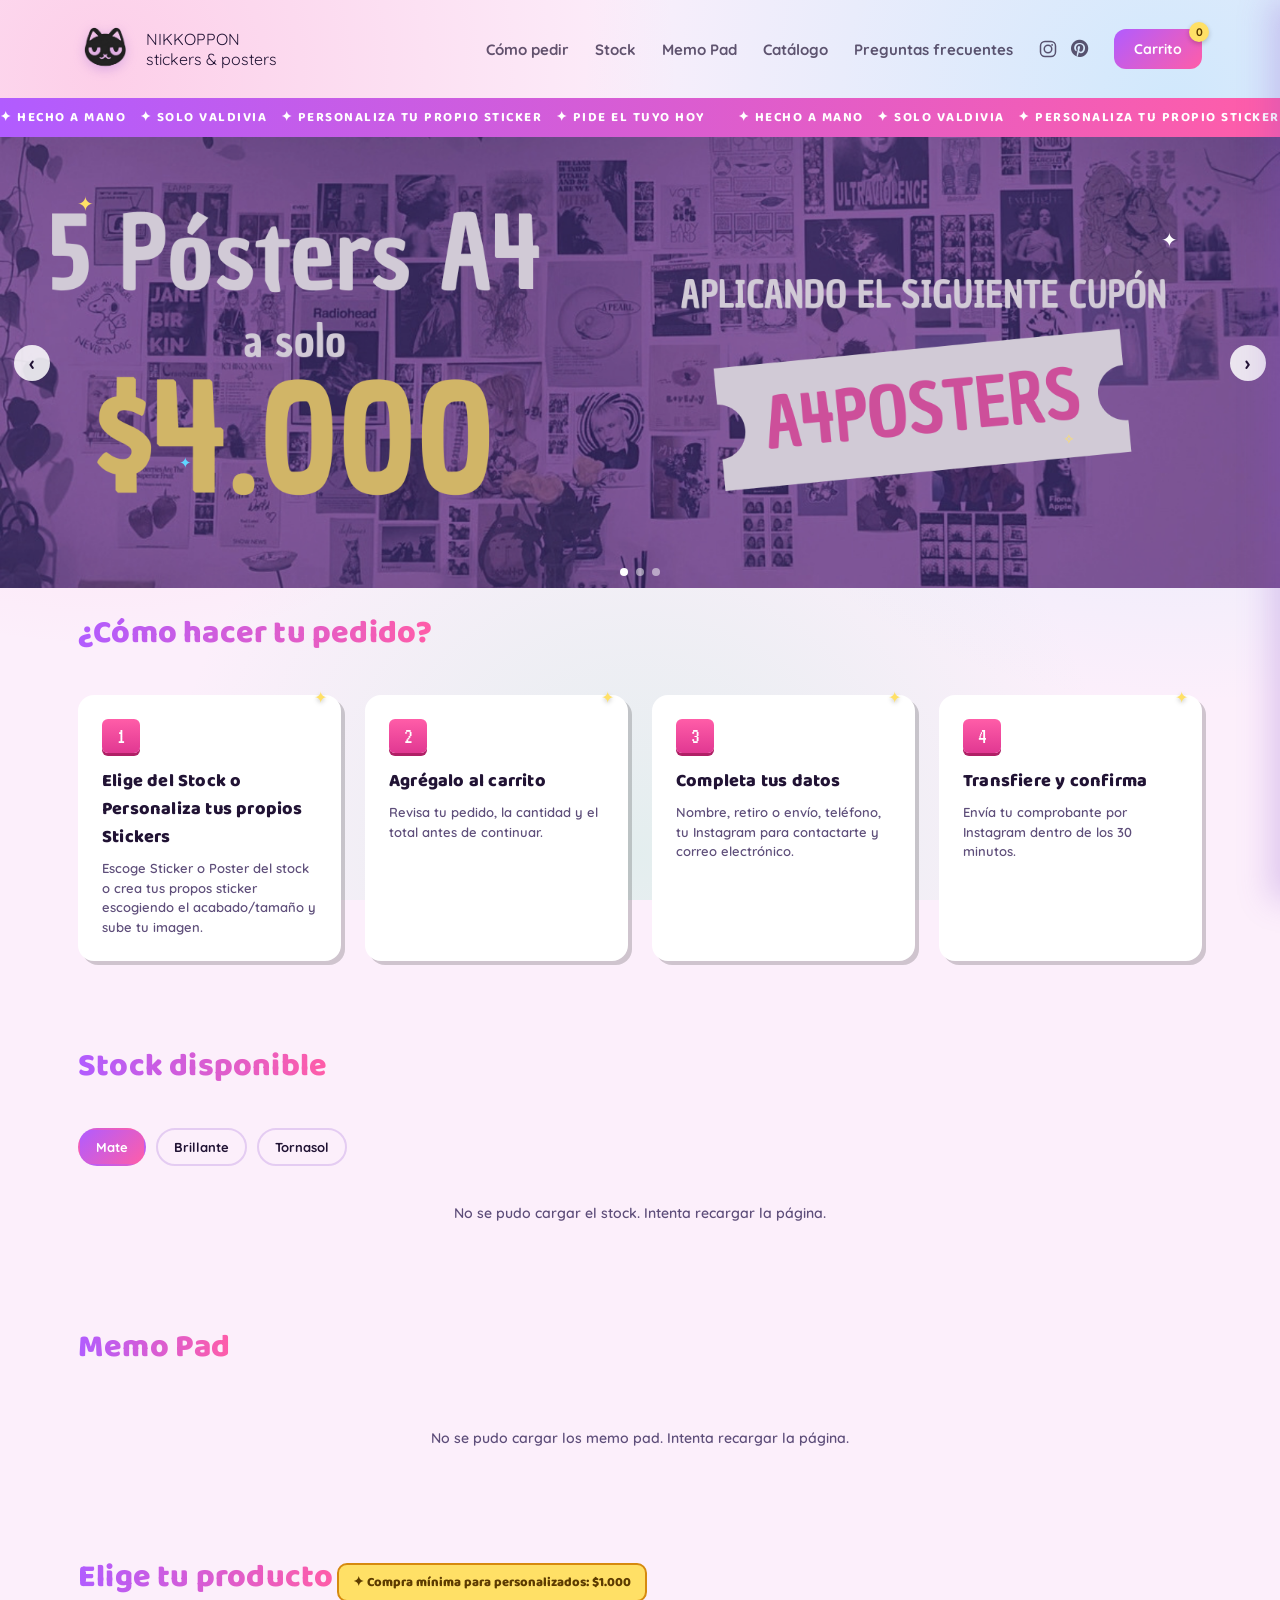
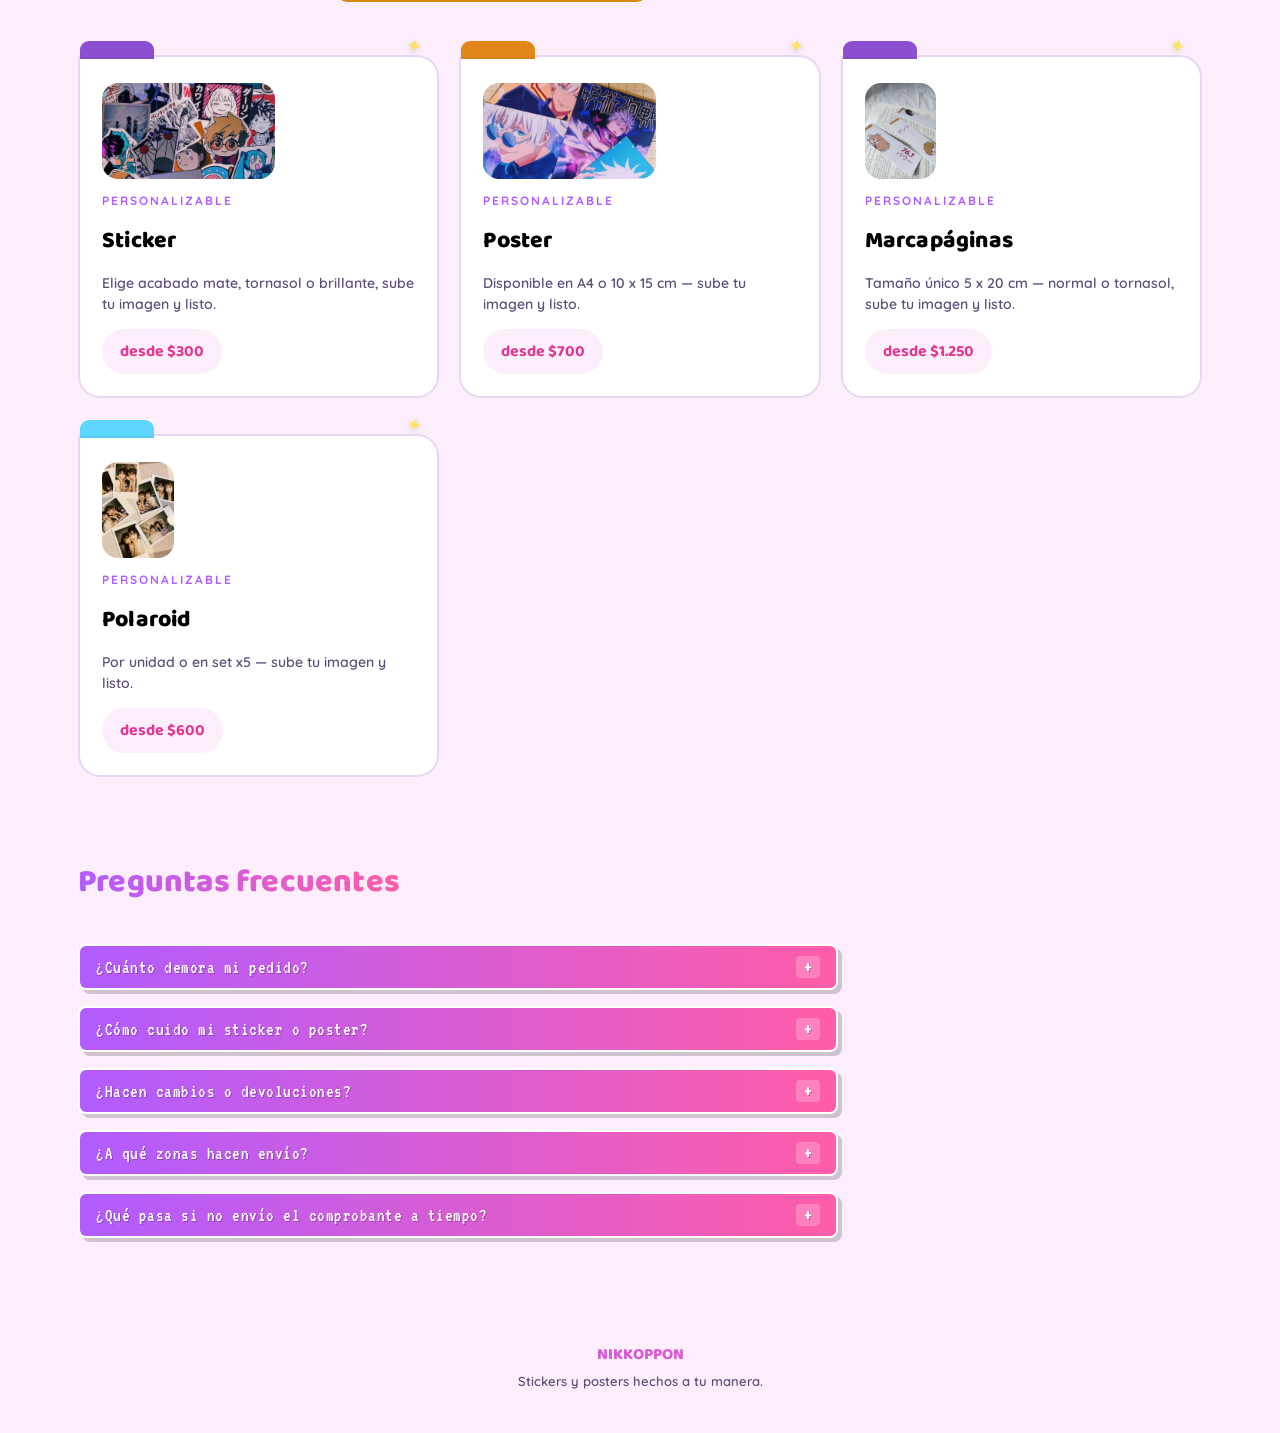
==== commit c2cb345a: "Fix address field label formatting in index.html" ====
--- a/index.html
+++ b/index.html
@@ -586,7 +586,7 @@
       </div>
 
       <div class="field" id="addressField" style="display:none">
-        <div class="field-label"><span class="num">·</span>Dirección en Valdivia</div>El punto de entrega es el Unimarc de Francia (Av. Francia 2651, 5090444 Valdivia, Los Ríos).
+        <div class="field-label"><span class="num">·</span>Dirección en Valdivia</div>
         <input type="text" id="custAddress" class="text-input" placeholder="Calle, número, sector">
         <div class="hint">Por ahora solo hacemos envíos dentro de Valdivia.</div>
       </div>
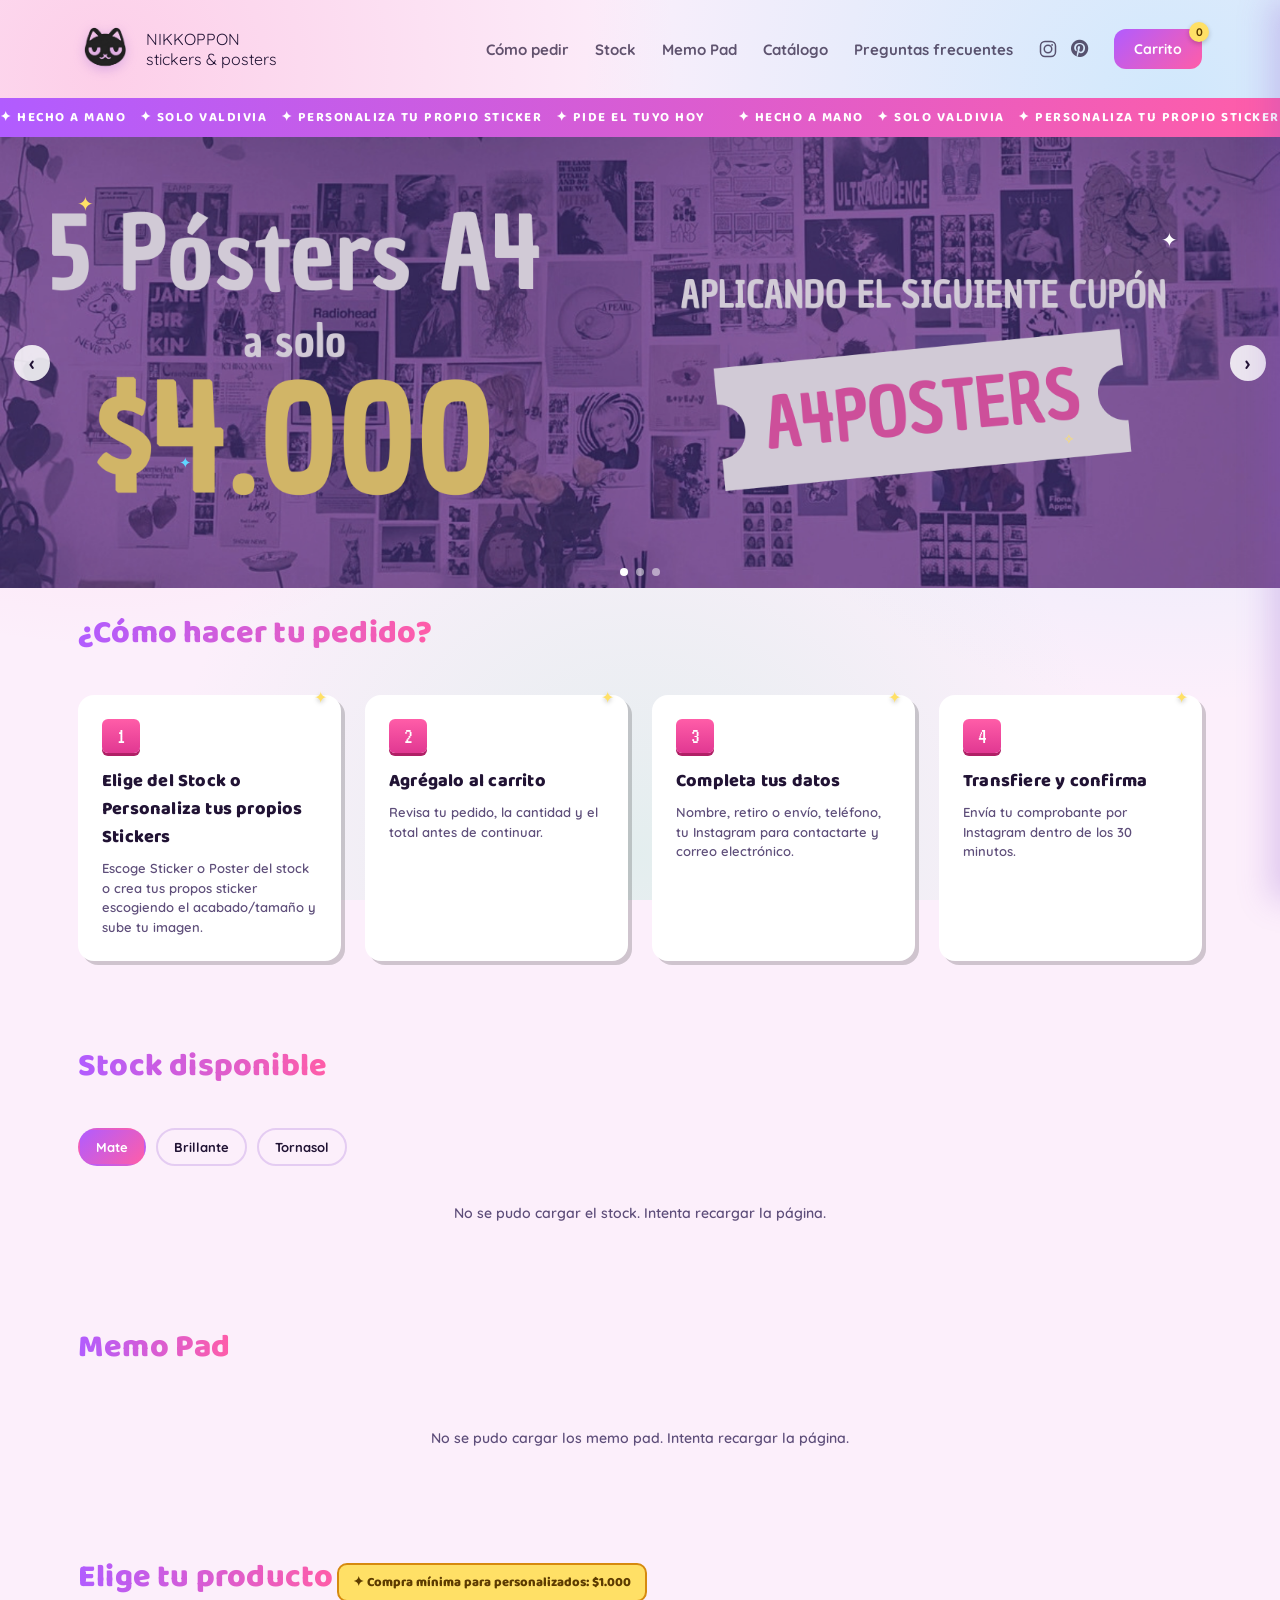
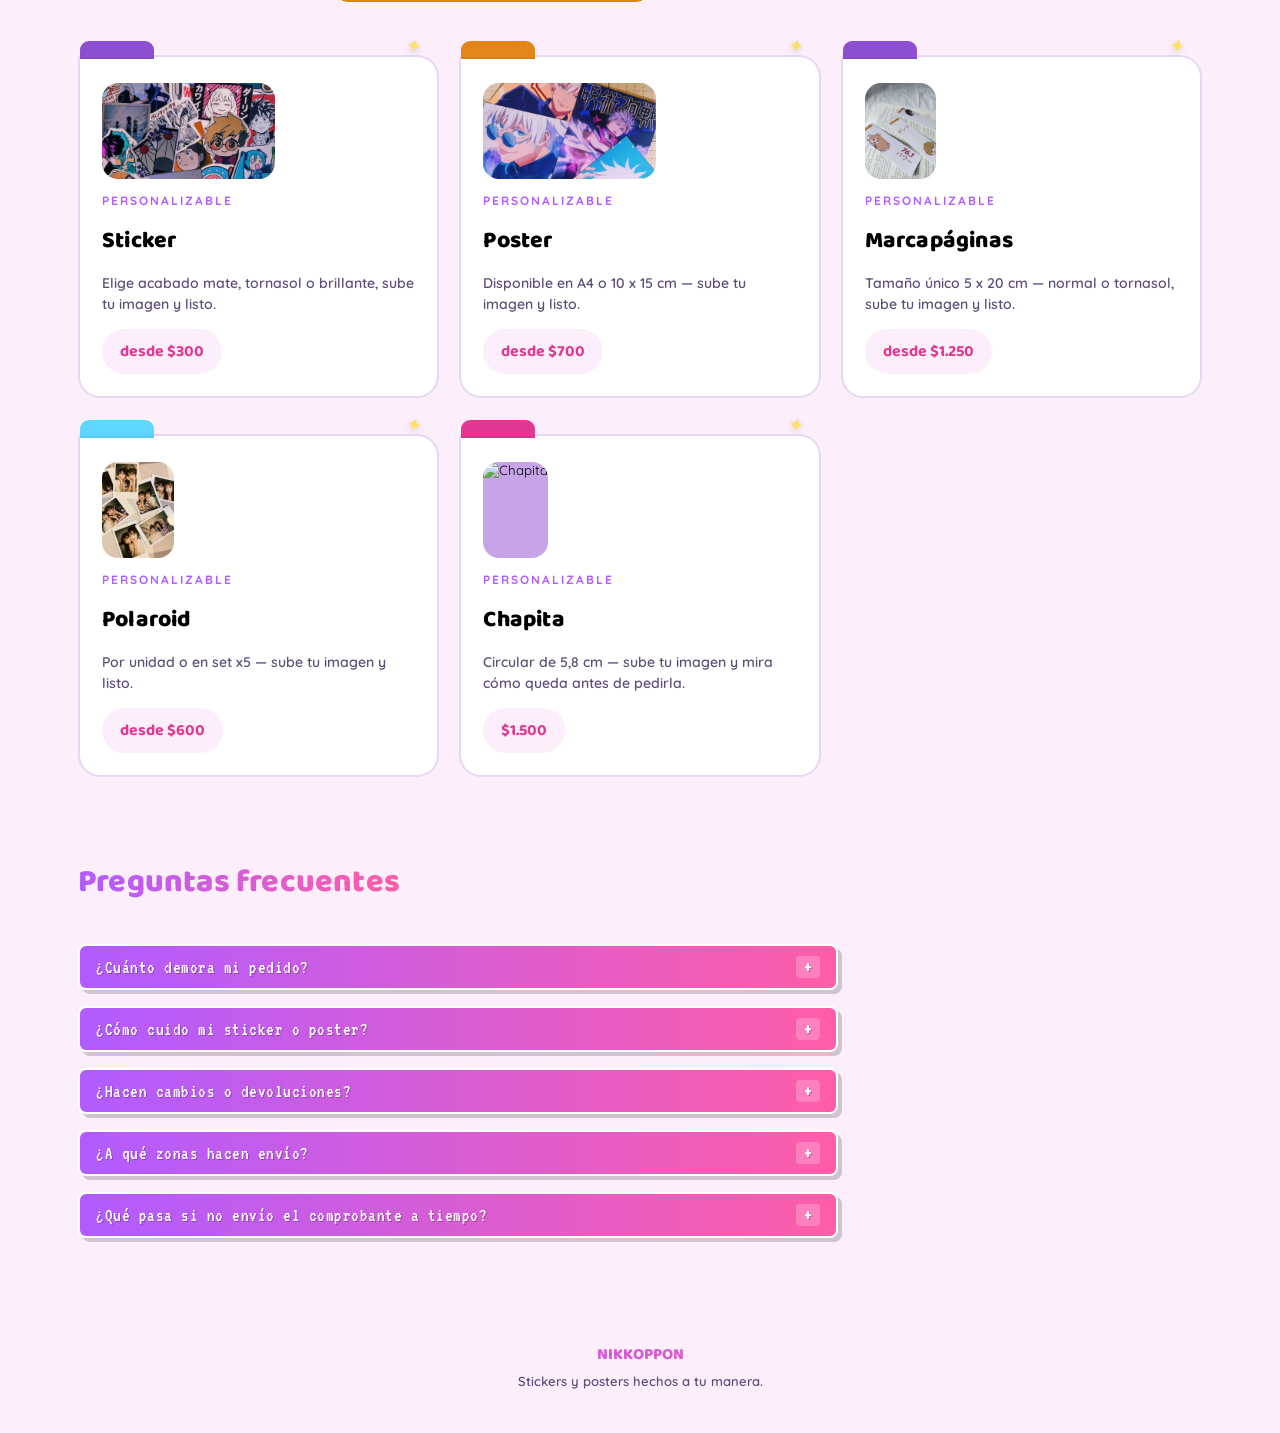
==== commit c43041ca: "Add product card for 'Chapita' with details" ====
--- a/index.html
+++ b/index.html
@@ -229,6 +229,17 @@
       <p class="desc">Por unidad o en set x5 — sube tu imagen y listo.</p>
       <div class="price-pill">
         <div class="price">desde $600</div>
+      </div>
+    </button>
+
+    <button class="product-card" onclick="openModal('chapita')">
+      <div class="folder-tab" style="background:var(--hotpink-deep)"></div>
+      <div class="swatch-preview"><img src="chapita-cover.svg" alt="Chapita"></div>
+      <div class="eyebrow-label">Personalizable</div>
+      <h3>Chapita</h3>
+      <p class="desc">Circular de 5,8 cm — sube tu imagen y mira cómo queda antes de pedirla.</p>
+      <div class="price-pill">
+        <div class="price">$1.500</div>
       </div>
     </button>
 
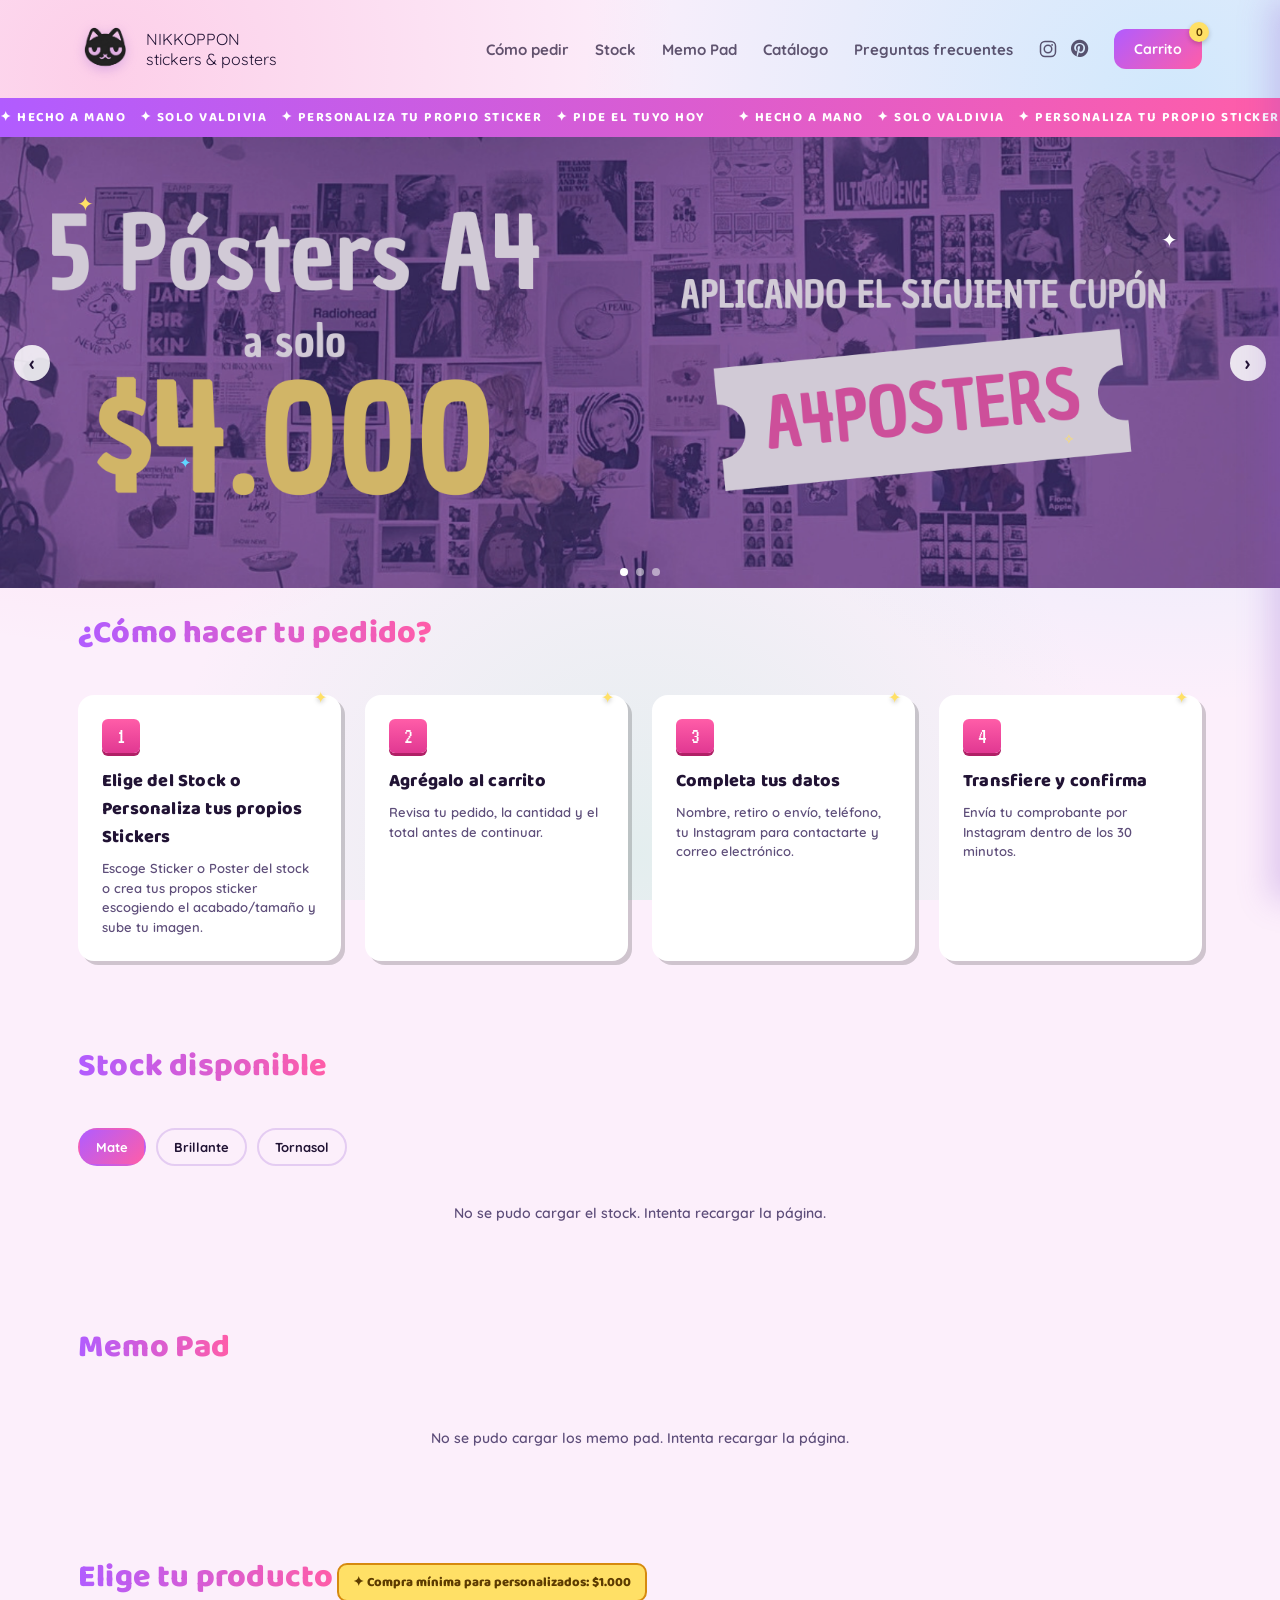
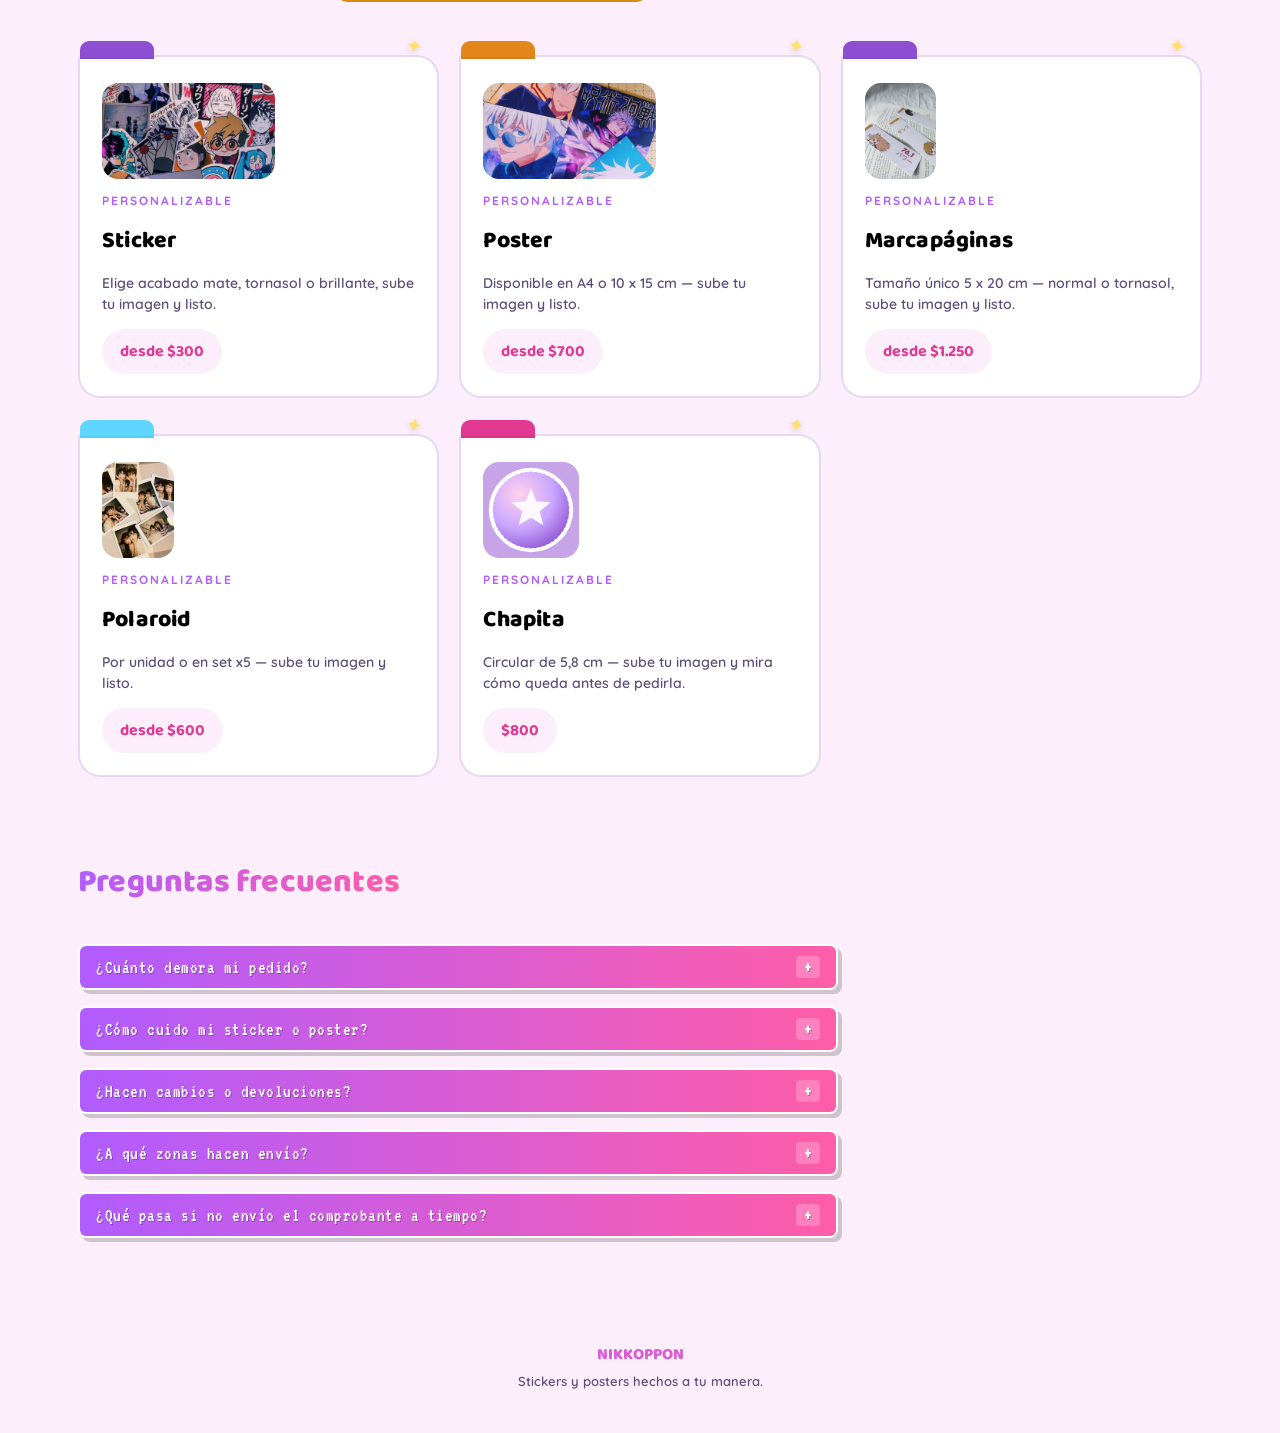
==== commit 47bf3b20: "Update price from $1,500 to $800" ====
--- a/index.html
+++ b/index.html
@@ -239,7 +239,7 @@
       <h3>Chapita</h3>
       <p class="desc">Circular de 5,8 cm — sube tu imagen y mira cómo queda antes de pedirla.</p>
       <div class="price-pill">
-        <div class="price">$1.500</div>
+        <div class="price">$800</div>
       </div>
     </button>
 
--- a/style.css
+++ b/style.css
@@ -687,3 +687,10 @@
 
 /* el modal de términos debe verse por encima de cualquier otra ventana o del carrito */
 #termsModalBackdrop{z-index:120;}
+
+/* ---------- chapita: marco circular ---------- */
+.crop-frame.is-round{border-radius:50%;}
+.crop-frame.is-round::after{
+  content:"";position:absolute;inset:0;border-radius:50%;pointer-events:none;
+  box-shadow:inset 0 0 0 2px rgba(255,255,255,0.85);
+}
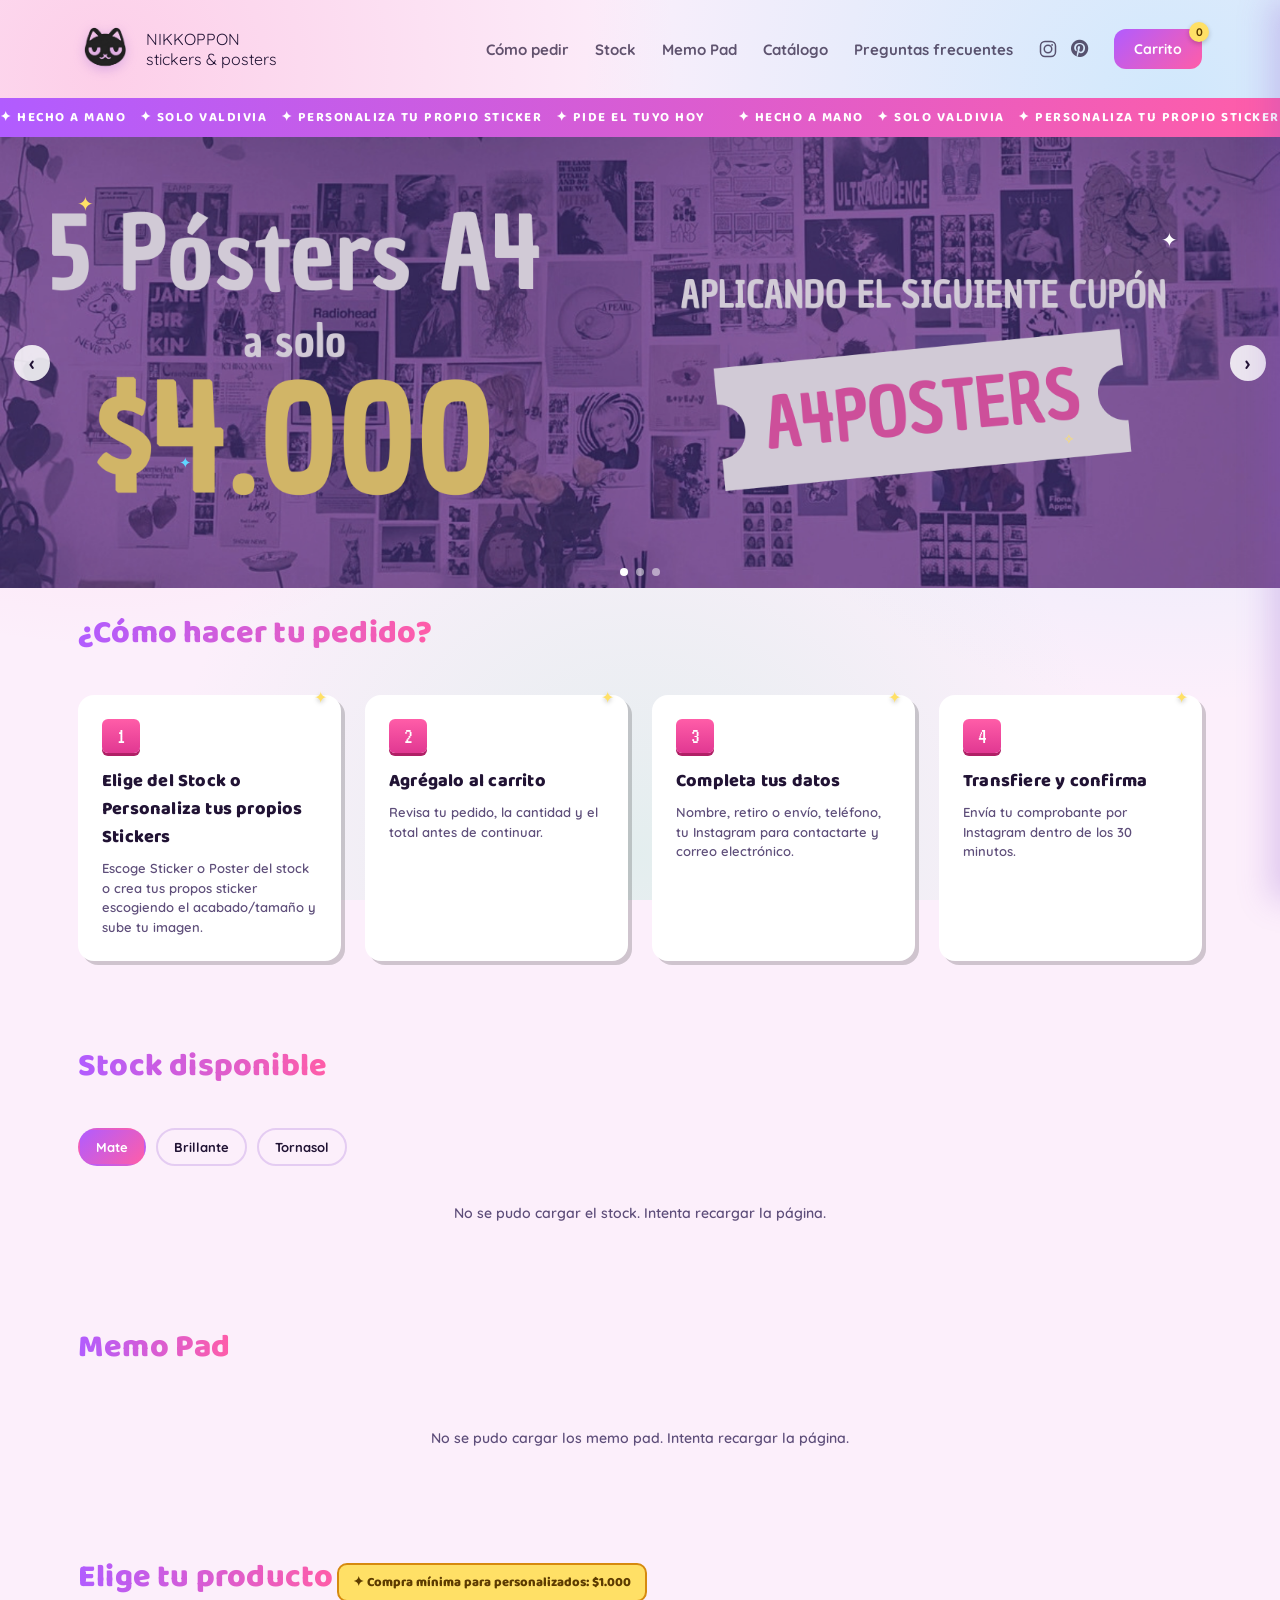
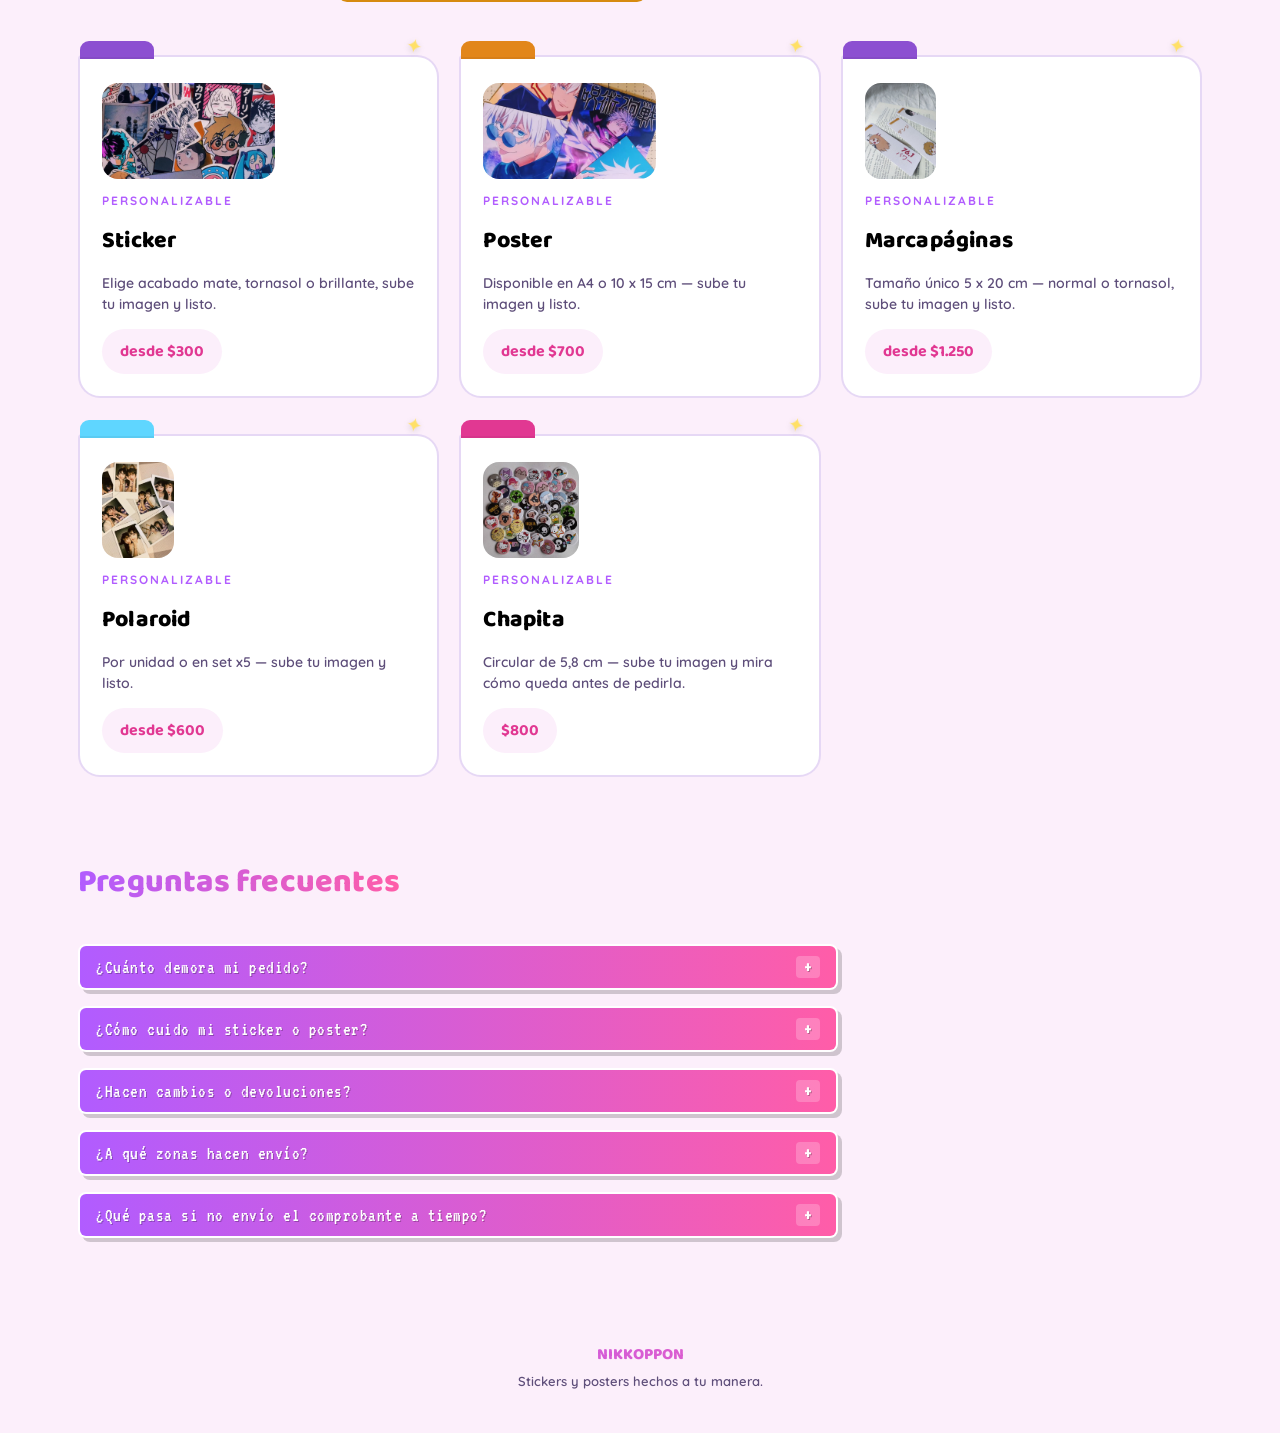
==== commit 349eb665: "Update image source for Chapita product" ====
--- a/index.html
+++ b/index.html
@@ -234,7 +234,7 @@
 
     <button class="product-card" onclick="openModal('chapita')">
       <div class="folder-tab" style="background:var(--hotpink-deep)"></div>
-      <div class="swatch-preview"><img src="chapita-cover.svg" alt="Chapita"></div>
+      <div class="swatch-preview"><img src="chapitas.jpg" alt="Chapita"></div>
       <div class="eyebrow-label">Personalizable</div>
       <h3>Chapita</h3>
       <p class="desc">Circular de 5,8 cm — sube tu imagen y mira cómo queda antes de pedirla.</p>
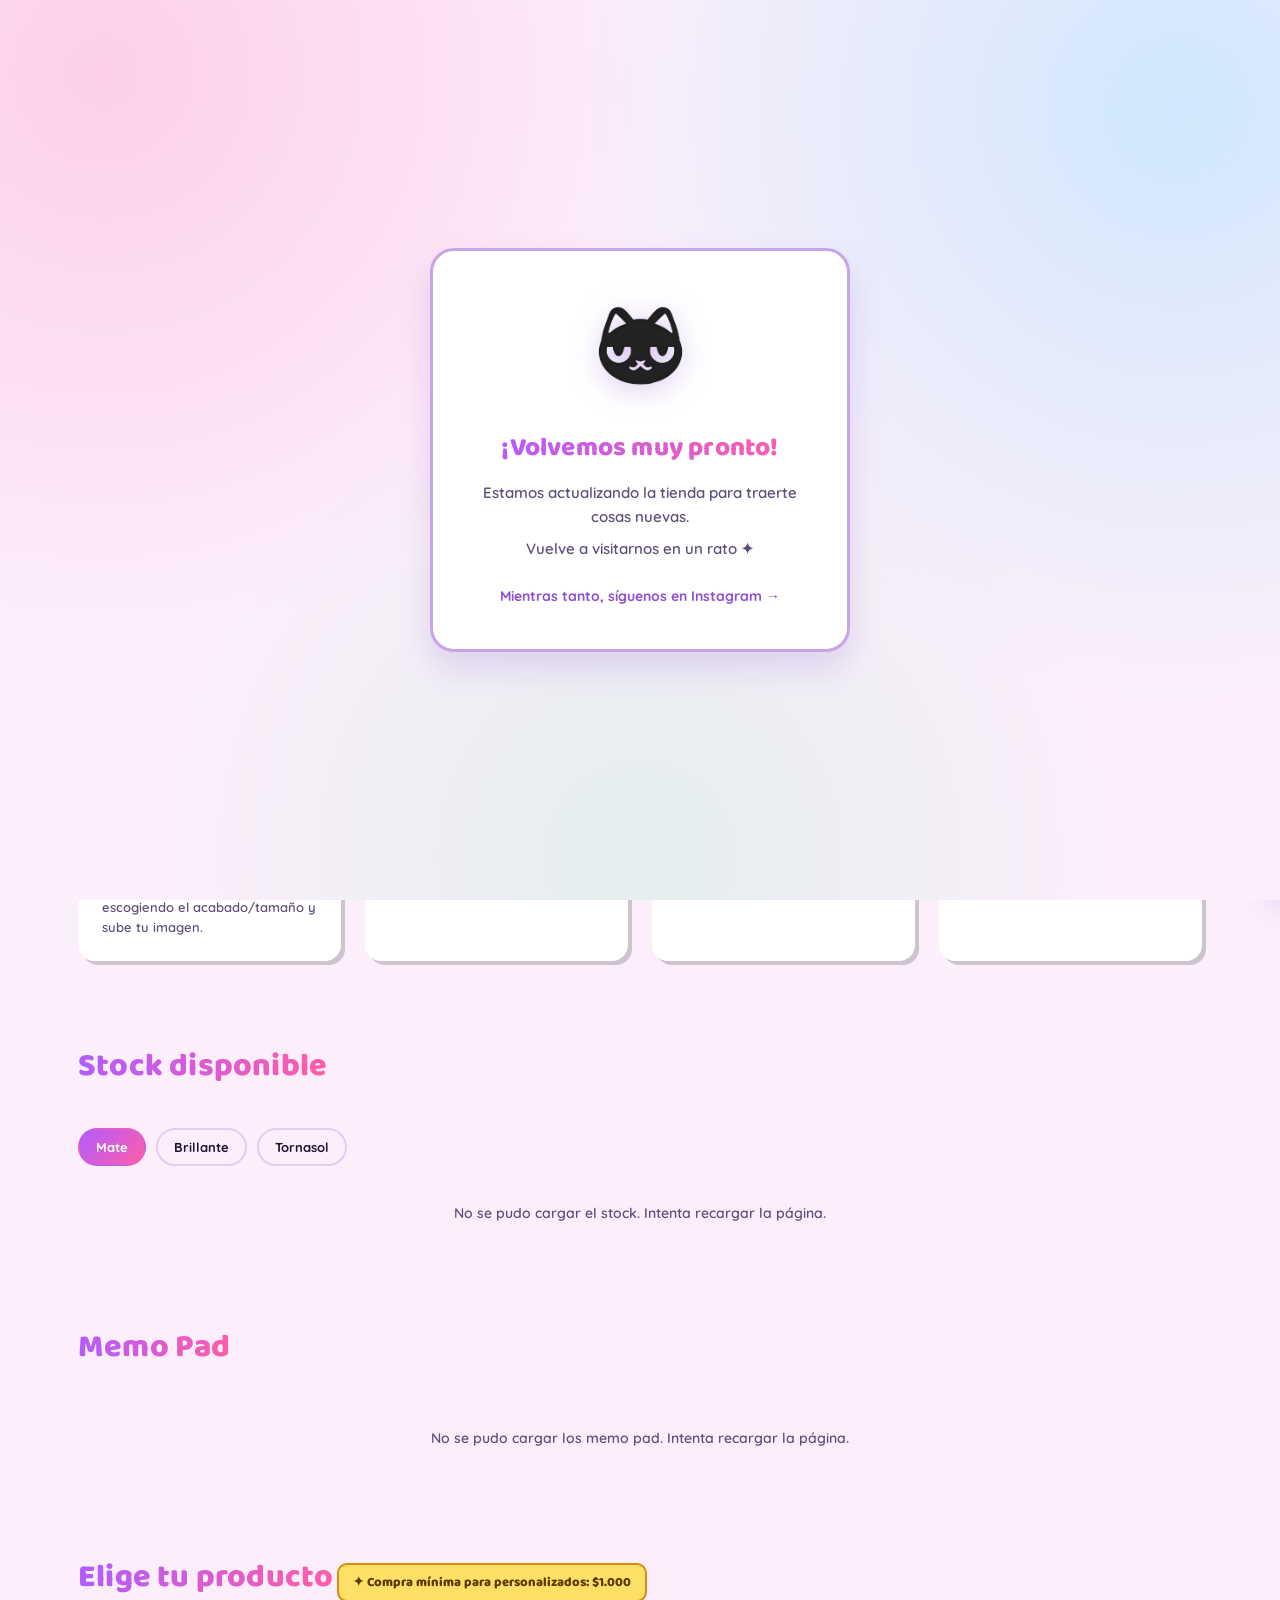
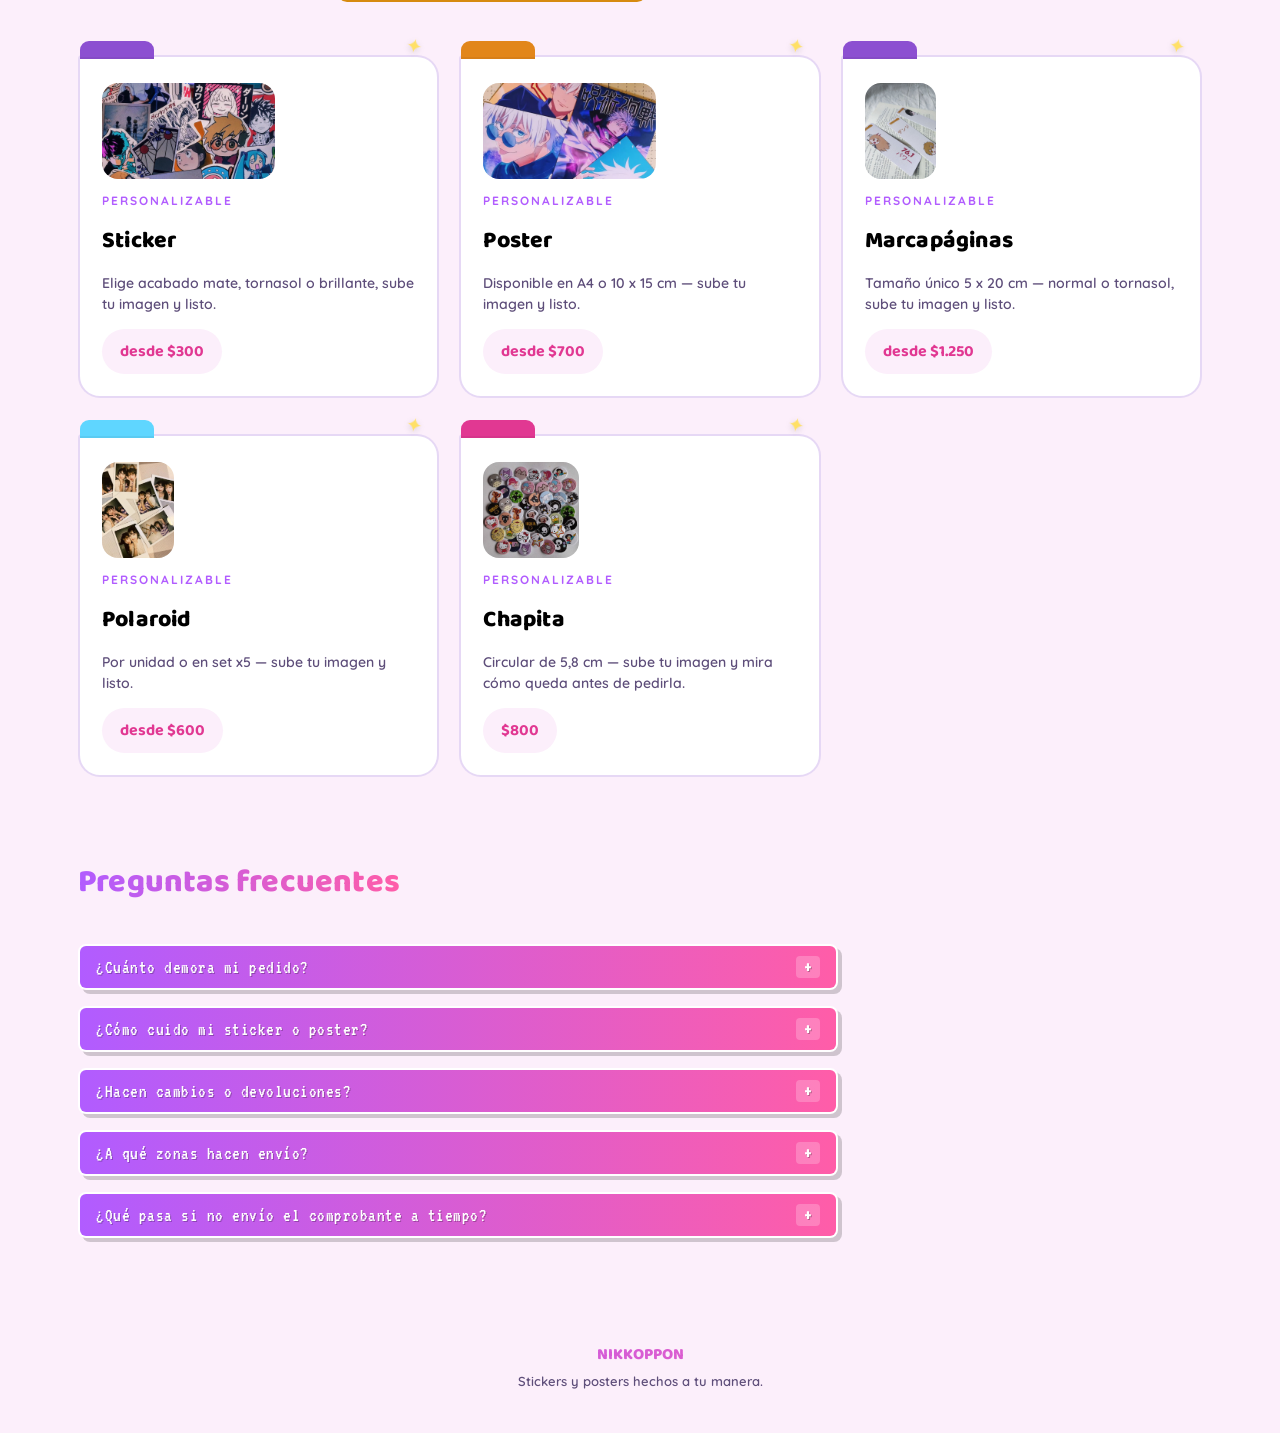
==== commit 00215f17: "Enable maintenance mode in index.html" ====
--- a/index.html
+++ b/index.html
@@ -39,7 +39,7 @@
   // ⚠️ ESTA ES LA ÚNICA LÍNEA QUE NECESITAS CAMBIAR PARA ACTIVAR/DESACTIVAR:
   // true  = el sitio se tapa con el mensaje de mantenimiento
   // false = el sitio se ve normal
-  const MAINTENANCE_MODE = false;
+  const MAINTENANCE_MODE = true;
 
   // ⚠️ Cambia esto por cualquier texto único y difícil de adivinar.
   // Es la "llave" que te deja ver el sitio real durante el mantenimiento.
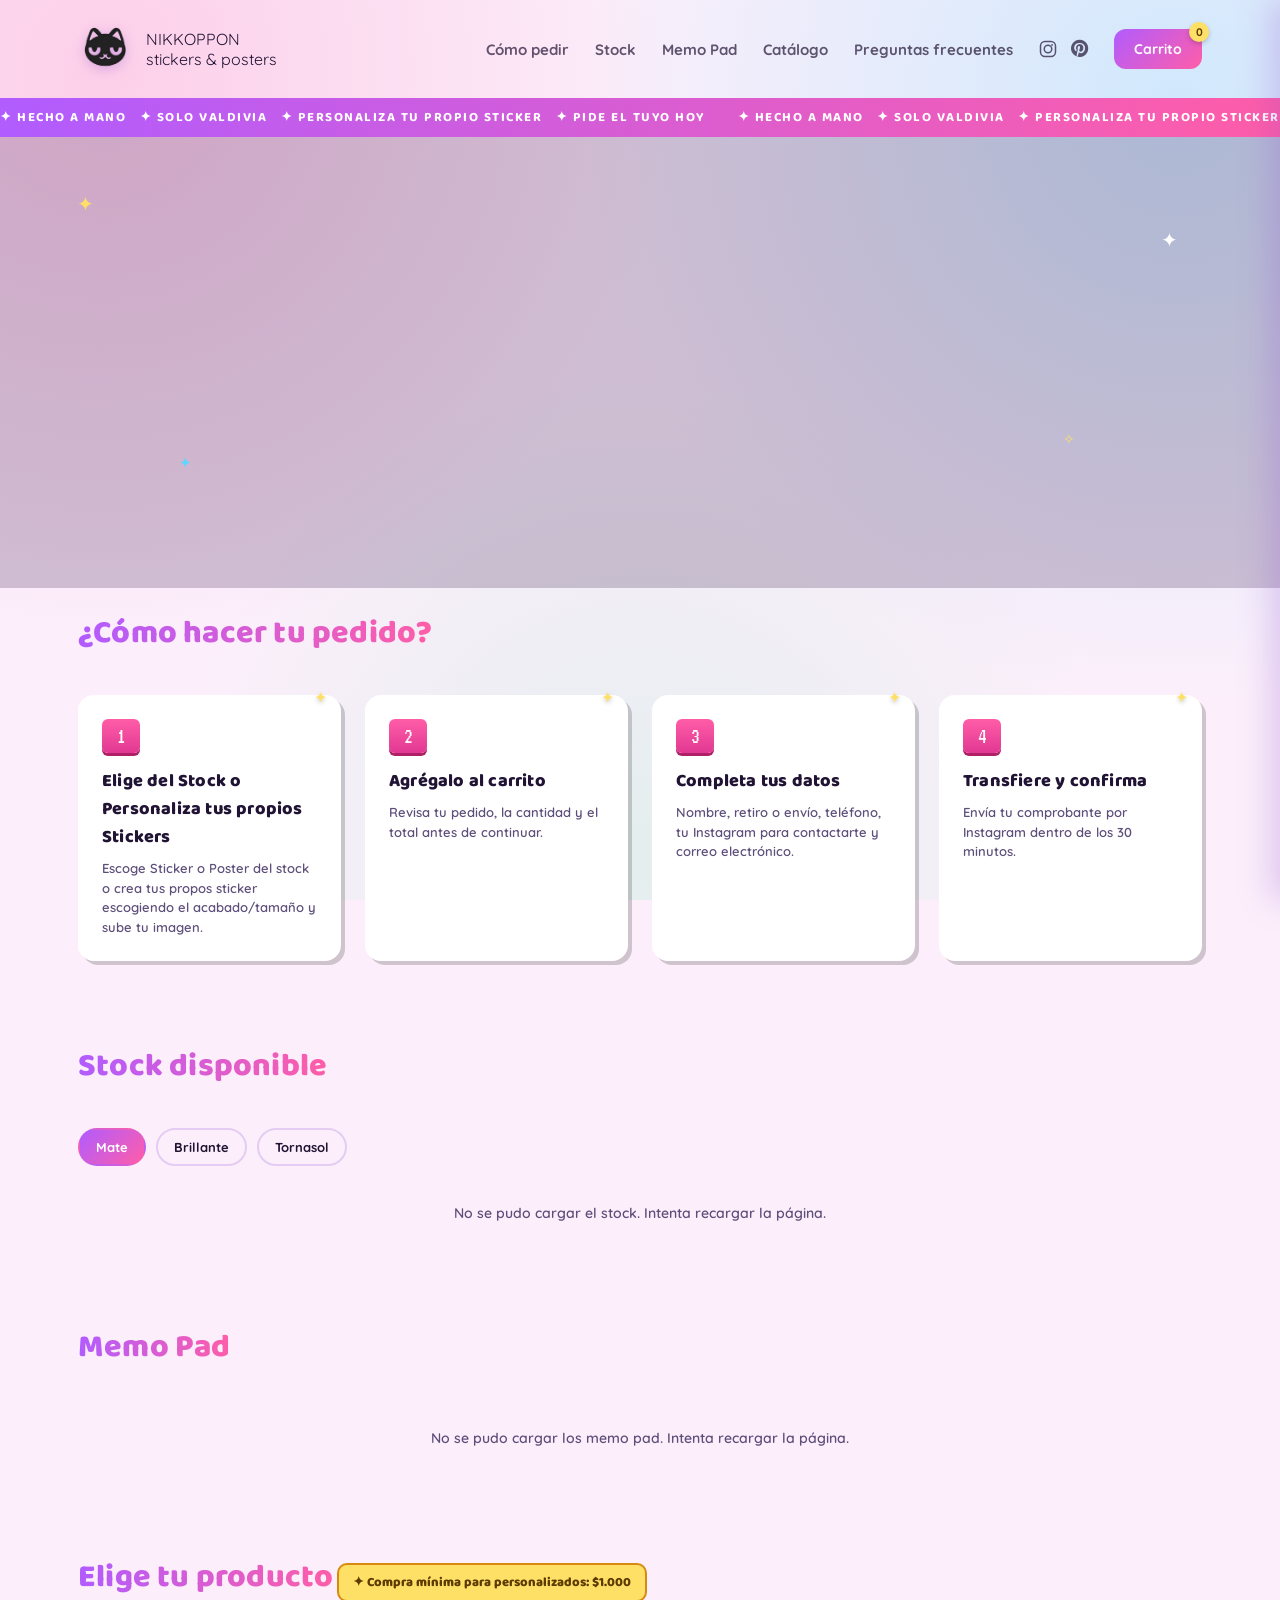
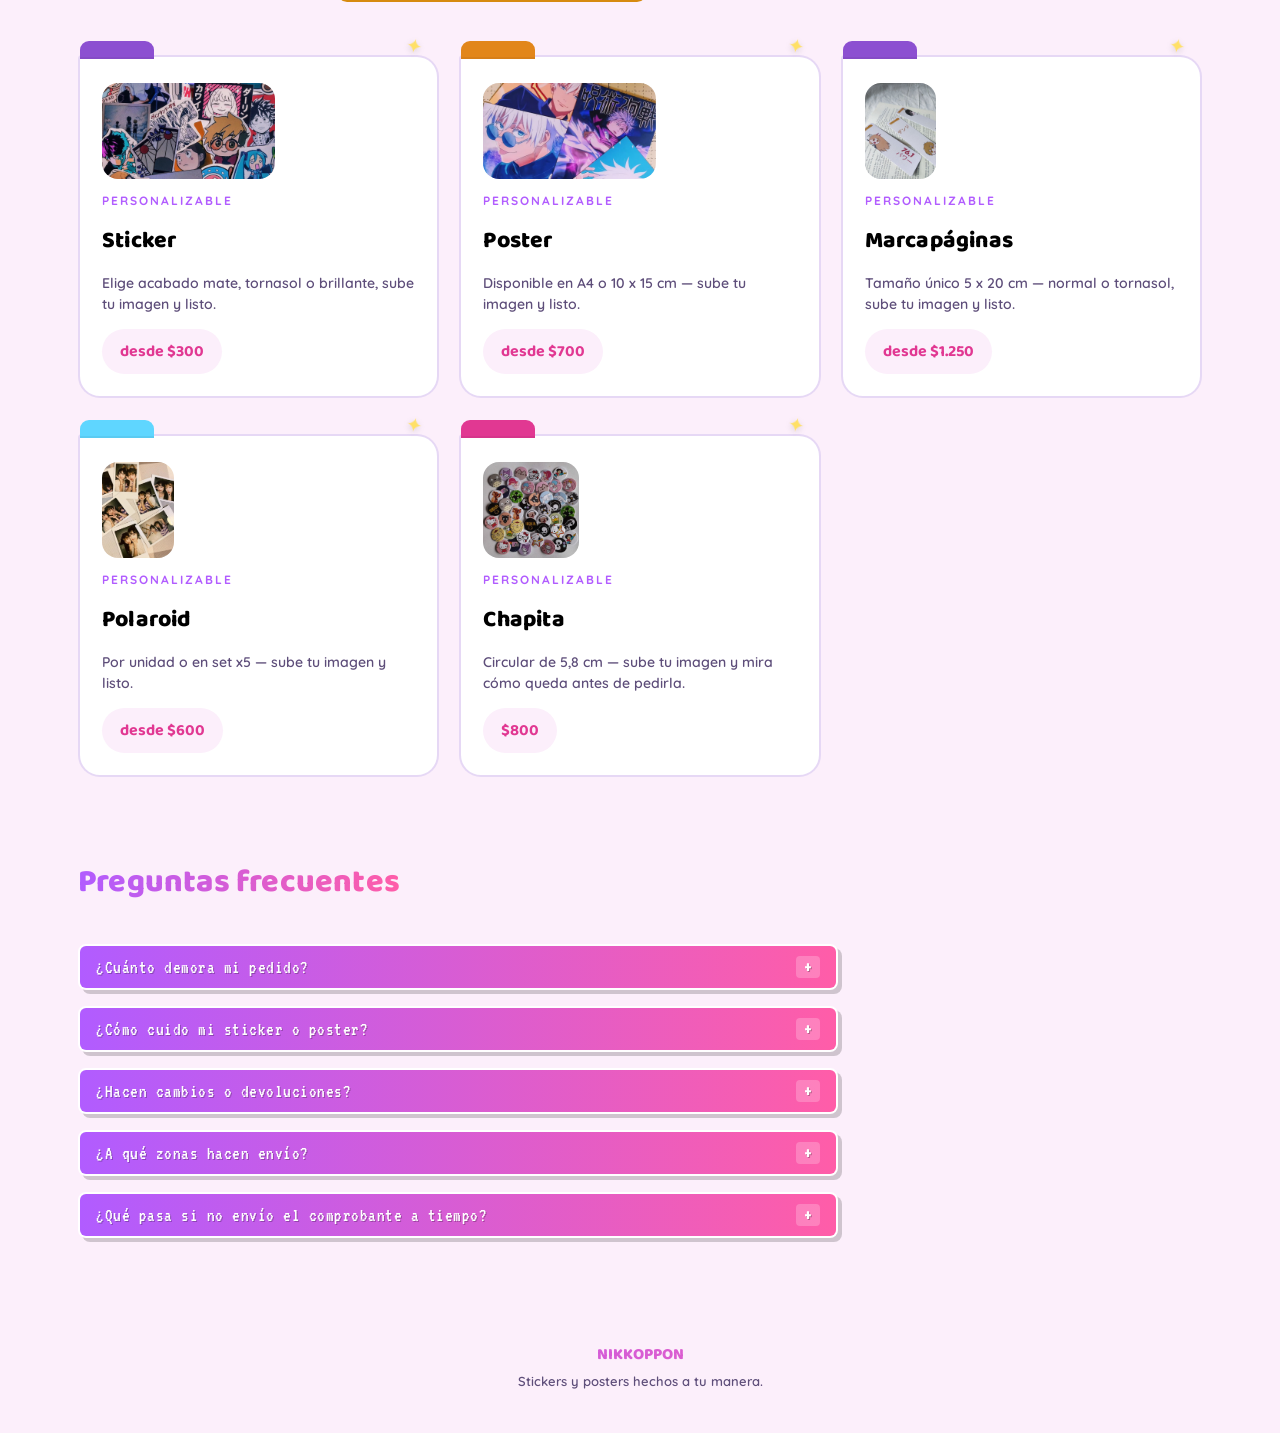
==== commit 236e2a6d: "Disable maintenance mode in index.html" ====
--- a/index.html
+++ b/index.html
@@ -39,7 +39,7 @@
   // ⚠️ ESTA ES LA ÚNICA LÍNEA QUE NECESITAS CAMBIAR PARA ACTIVAR/DESACTIVAR:
   // true  = el sitio se tapa con el mensaje de mantenimiento
   // false = el sitio se ve normal
-  const MAINTENANCE_MODE = true;
+  const MAINTENANCE_MODE = false;
 
   // ⚠️ Cambia esto por cualquier texto único y difícil de adivinar.
   // Es la "llave" que te deja ver el sitio real durante el mantenimiento.
@@ -117,8 +117,6 @@
     van a rotar.
   -->
   <div class="hero-slides" id="heroSlides">
-    <div class="hero-slide active" style="background-image:url('hero-banner3.png')"></div>
-     <div class="hero-slide" style="background-image:url('hero-banner2.png')"></div>
        <div class="hero-slide" style="background-image:url('hero-banner.png')"></div>
   </div>
 
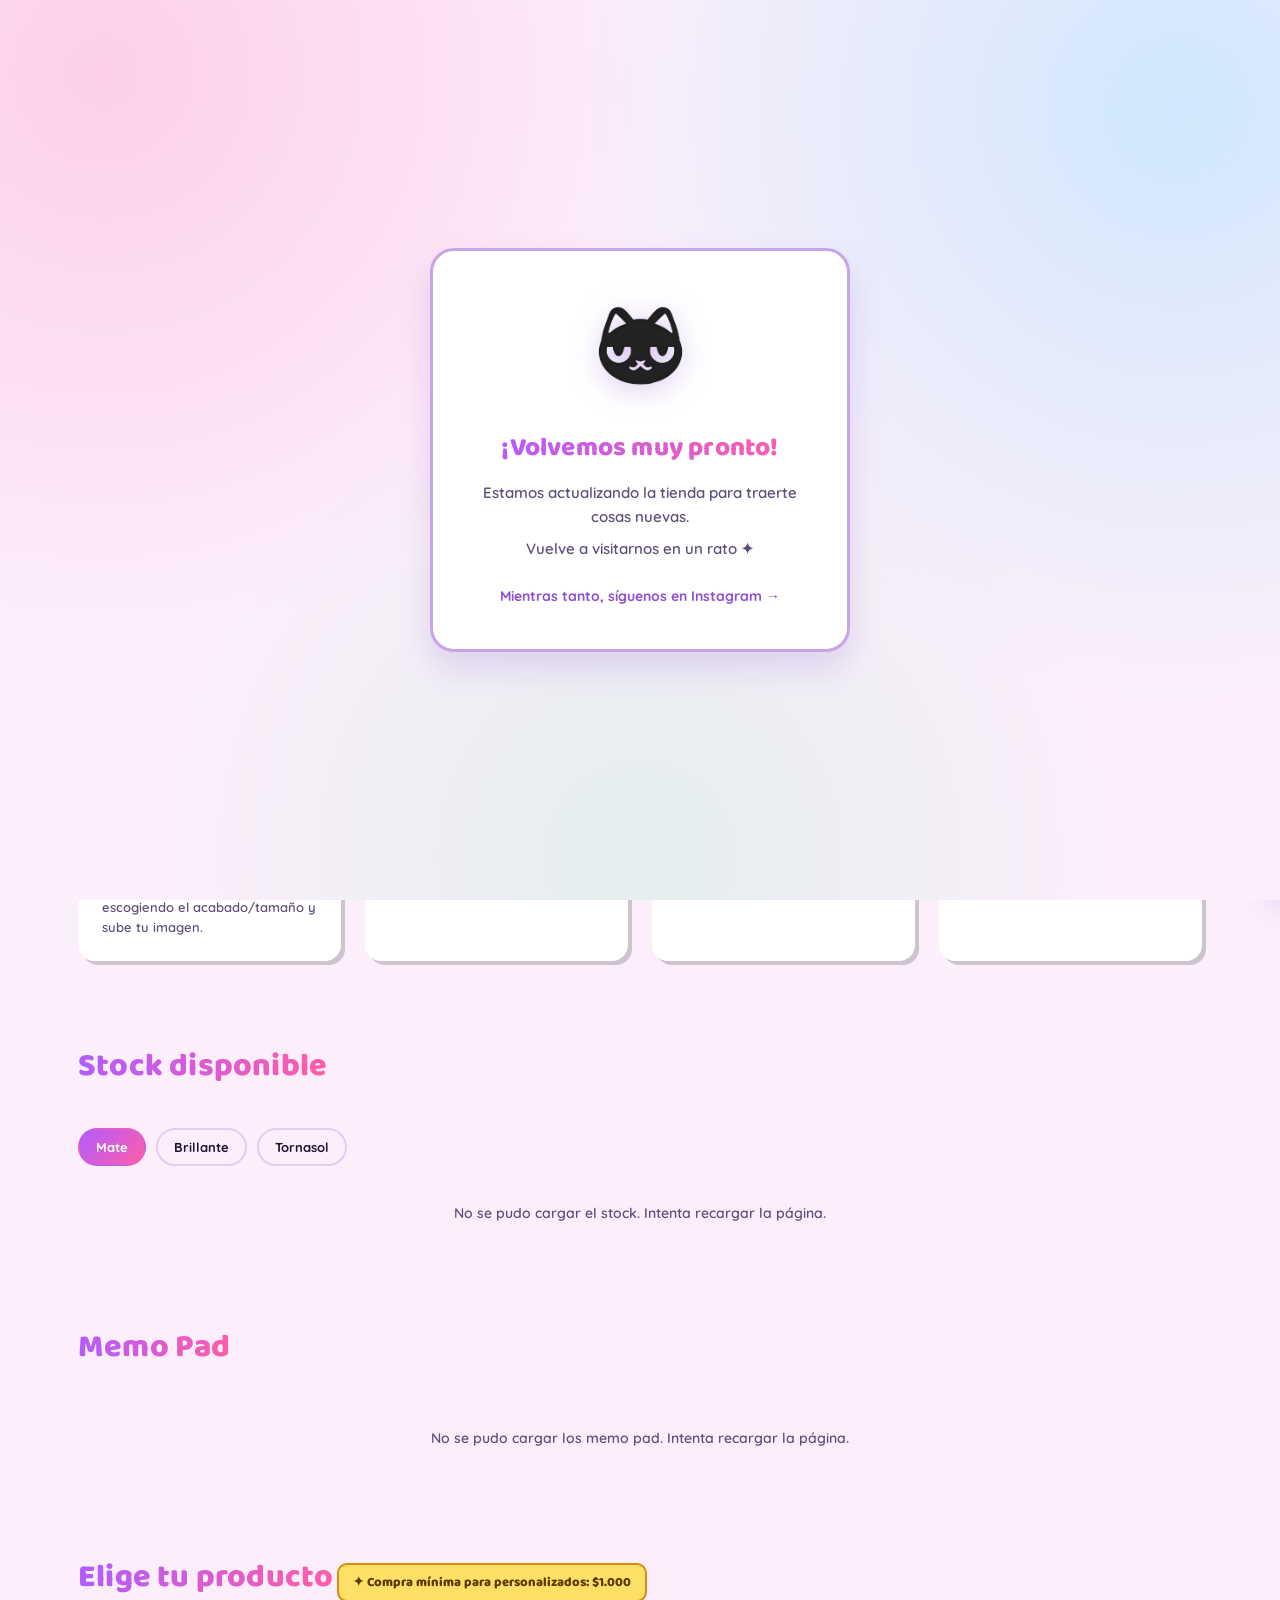
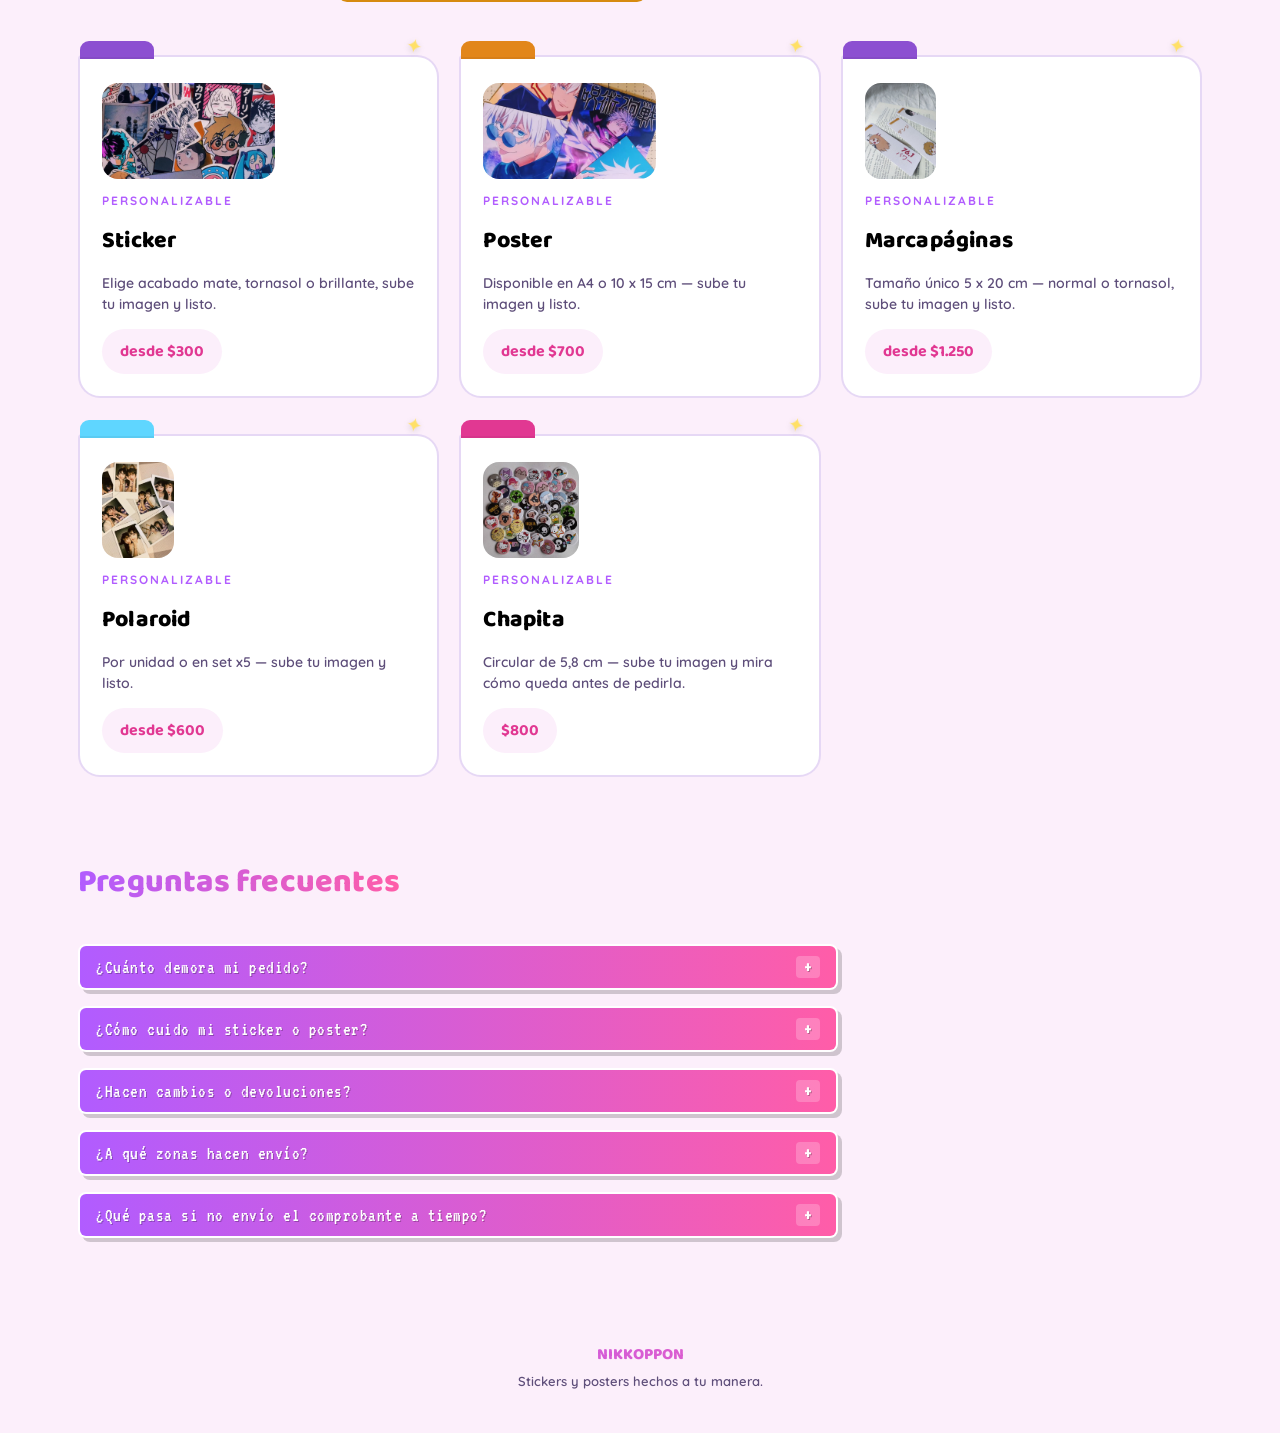
==== commit c36b91bc: "Enable maintenance mode in index.html" ====
--- a/index.html
+++ b/index.html
@@ -39,7 +39,7 @@
   // ⚠️ ESTA ES LA ÚNICA LÍNEA QUE NECESITAS CAMBIAR PARA ACTIVAR/DESACTIVAR:
   // true  = el sitio se tapa con el mensaje de mantenimiento
   // false = el sitio se ve normal
-  const MAINTENANCE_MODE = false;
+  const MAINTENANCE_MODE = true;
 
   // ⚠️ Cambia esto por cualquier texto único y difícil de adivinar.
   // Es la "llave" que te deja ver el sitio real durante el mantenimiento.
